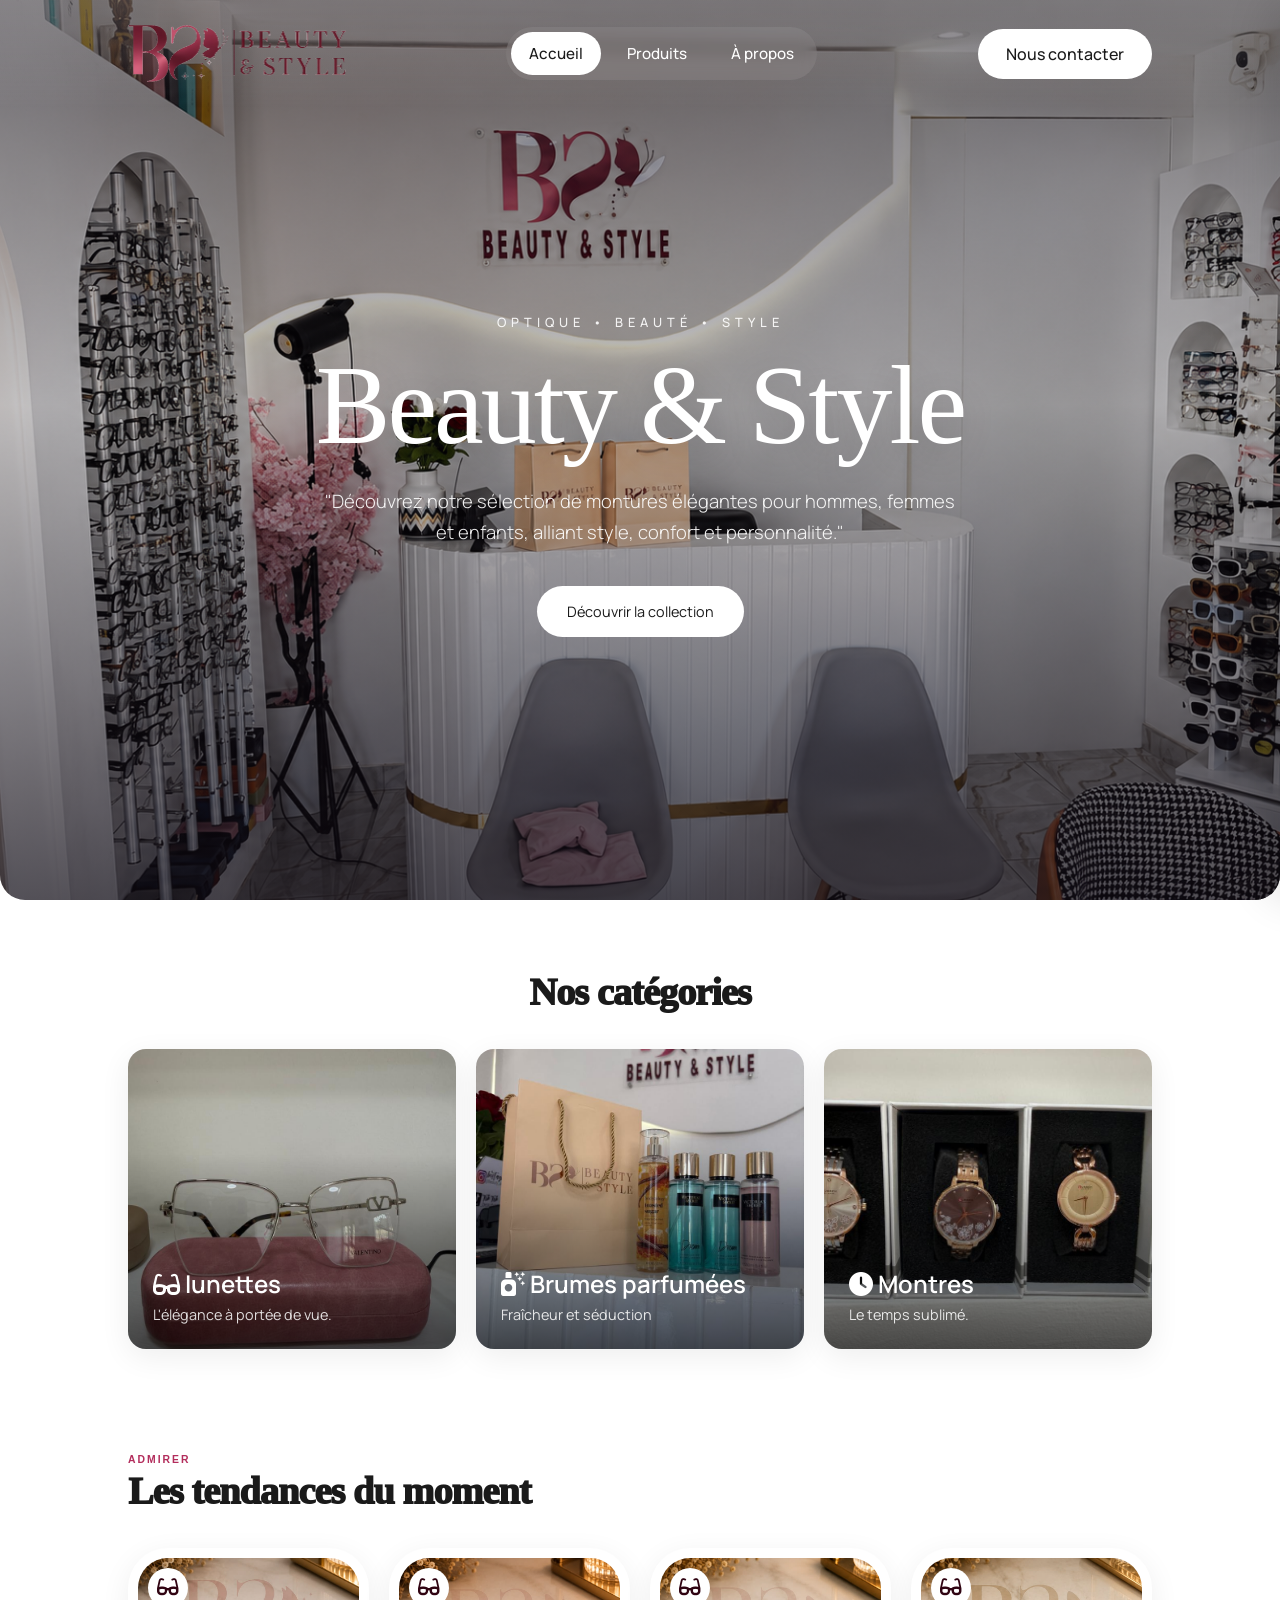
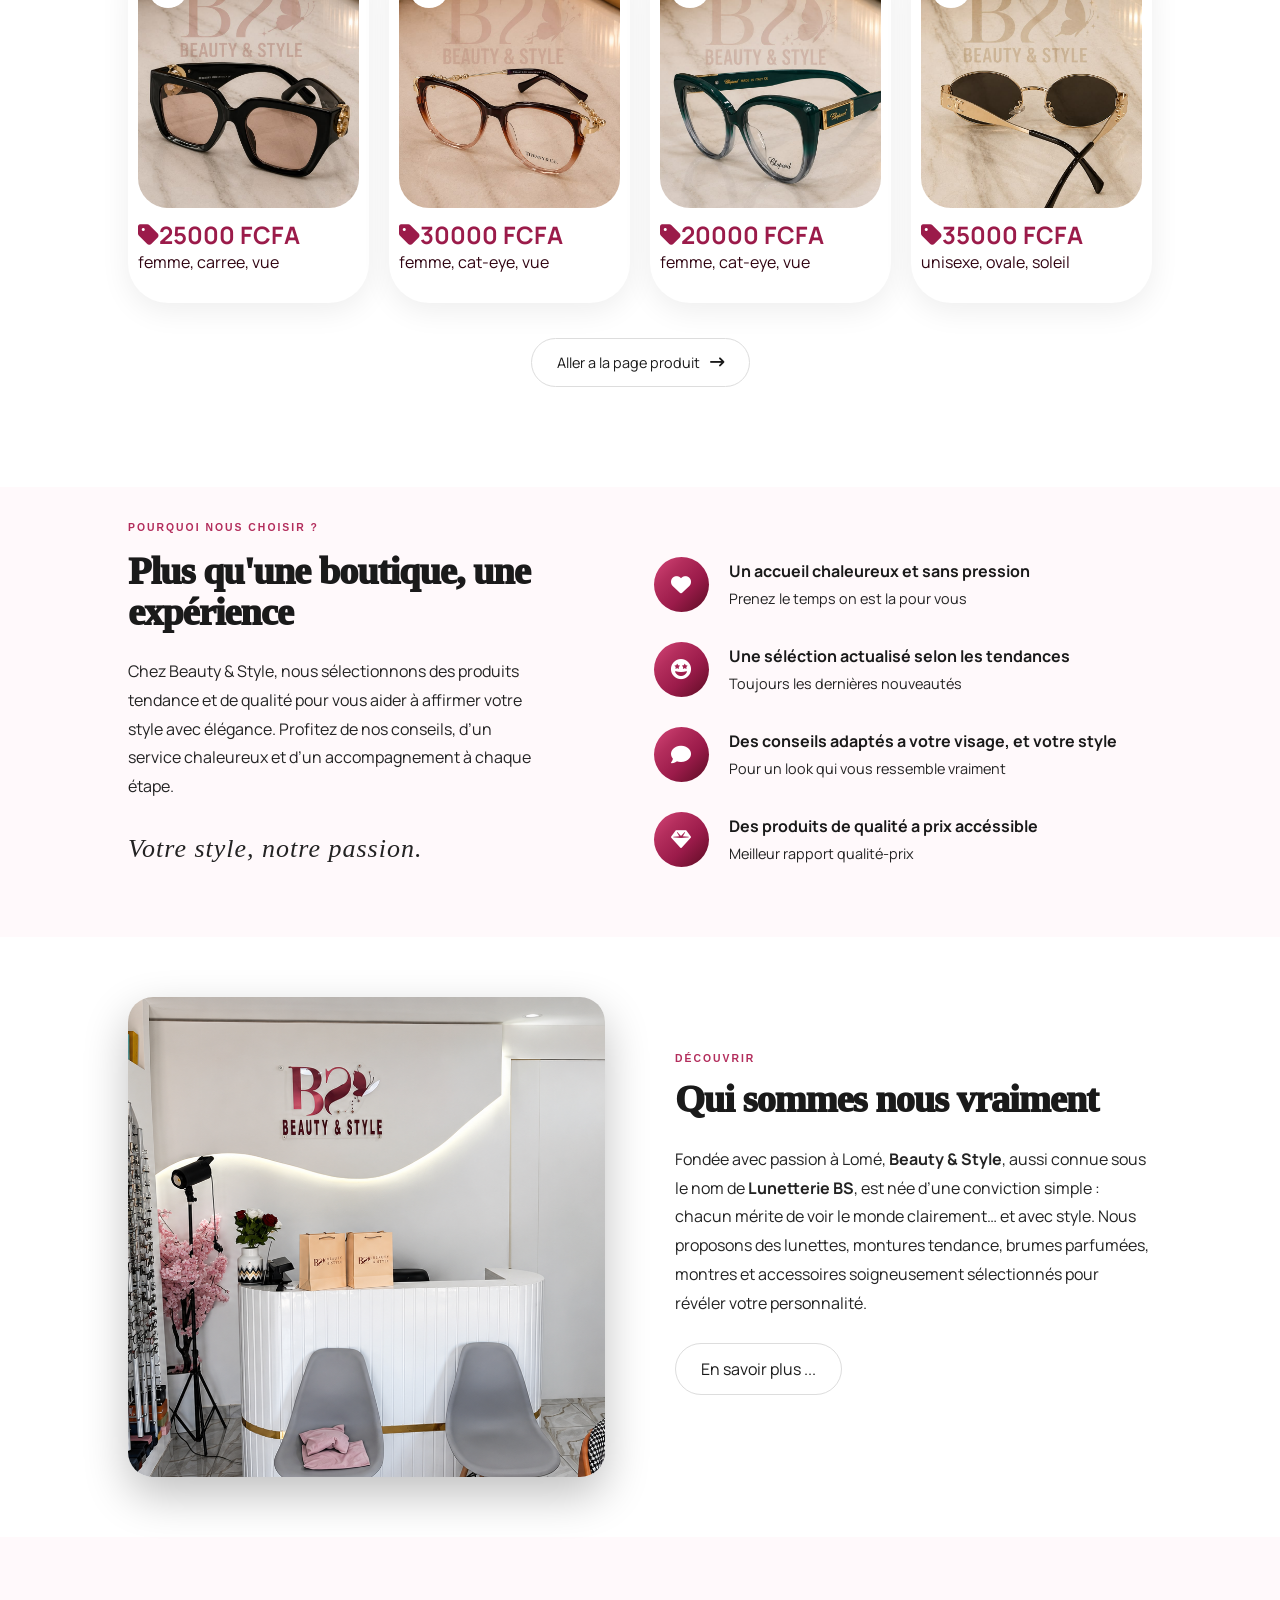
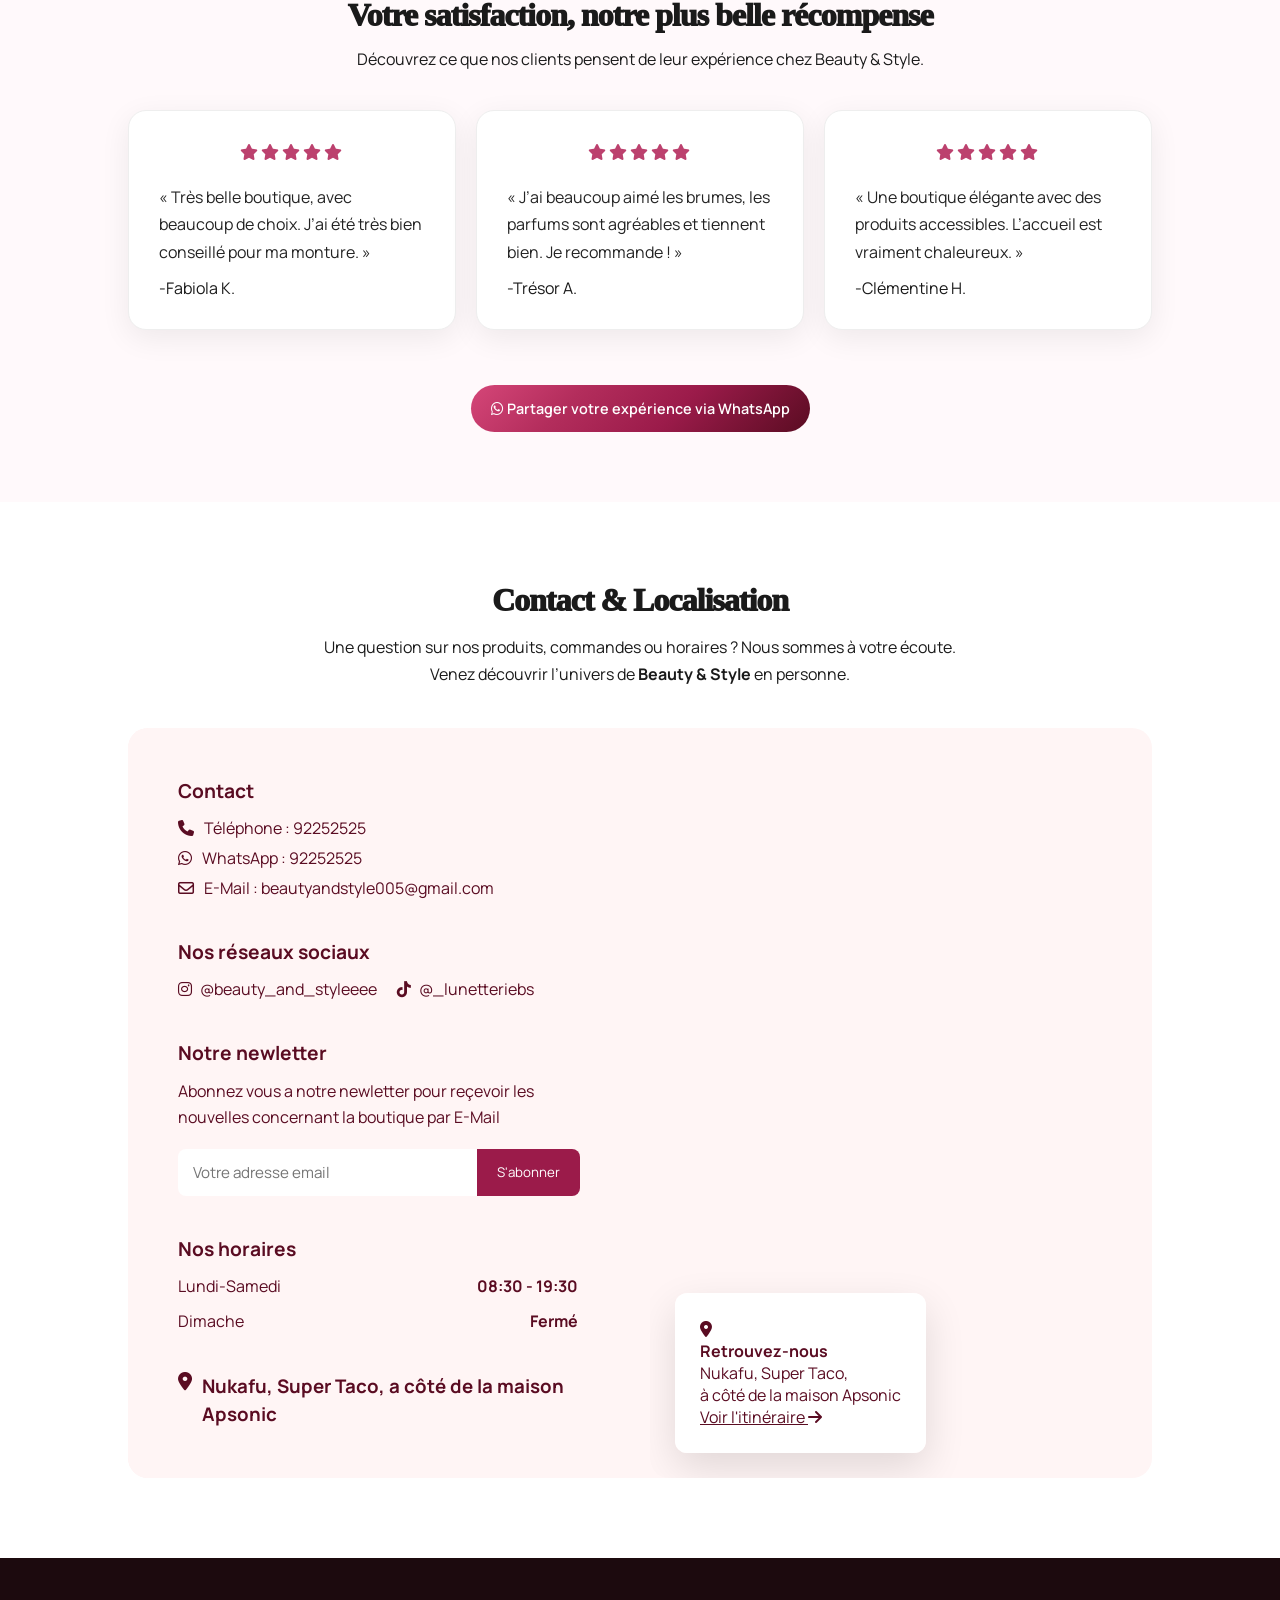
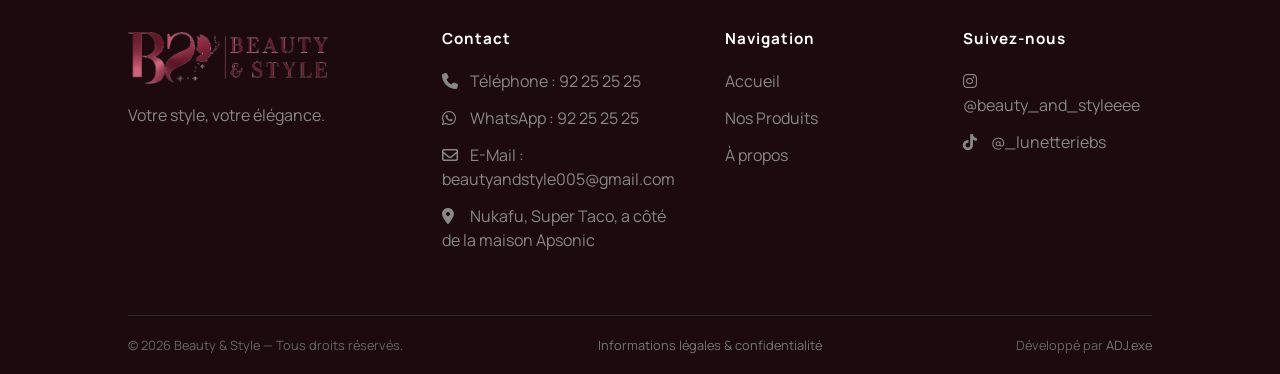
==== index.html @ 339cfce6 "BS V3" ====
<!DOCTYPE html>
<html lang="en">
<head>
    <meta charset="UTF-8">
    <meta name="viewport" content="width=device-width, initial-scale=1.0">
    <link rel="stylesheet" href="https://cdnjs.cloudflare.com/ajax/libs/font-awesome/6.5.2/css/all.min.css">


    <link rel="preconnect" href="https://fonts.googleapis.com">
    <link rel="preconnect" href="https://fonts.gstatic.com" crossorigin>

    <link href="https://fonts.googleapis.com/css2?family=Allura&display=swap" rel="stylesheet">


    <link rel="icon" href="8tPzF.jpg" type="image/x-jpg">
    <link rel="stylesheet" href="accueil.css">
    <title>Accueil</title>
</head>
<body>
    <div class="transition">
        
            <div class="image-transition"></div>
        
    </div>
    <main>
        <header>
            <section class="header-layout">
                <a href="index.html" class="logo"></a>
                <nav>
                    <a href="index.html" class="now">Accueil</a>
                    <a href="produits.html">Produits</a>
                    <a href="apropos.html">À propos</a>
                </nav>
                <a class="btn contact">Nous contacter</a>
                <button class="menu-b">☰</button>
            </section>
        </header>

        <aside class="sidebar">
            <button class="close-btn">
                ✕
            </button>

            <nav>
                <a href="index.html" class="now">Accueil</a>
                <a href="produits.html">Produits</a>
                <a href="apropos.html">À propos</a>
                <a class="btn-contact">Nous contacter</a>
            </nav>
        </aside>

        <section class="hero">
            <div class="hero-overlay"></div>

            <div class="hero-content">
                <p class="hero-subtitle">Optique • Beauté • Style</p>
                <h1 class="hero-title">Beauty & Style</h1>
                <p class="hero-description">
                "Découvrez notre sélection de montures élégantes pour hommes, femmes et enfants, alliant style, confort et personnalité."
                </p>
                <div class="hero-btns">
                    <a href="produits.html" class="hero-btn">Découvrir la collection</a>
                </div>
            </div>
        </section>

        <section class="categories-section">
            <section class="categories-layout">
                <div class="categories-titles">
                    <h2 class="title title-categories">Nos catégories</h2>
                </div>
                 
                <div class="categories">
                    <a href="produits.html#lunettes" class="categorie img1">
                        <div class="categorie-overlay"></div>
                        <div>
                            <h2 class="categorie-titre"><i class="fa-solid fa-glasses"></i> lunettes </h2>
                            <p class="mini-p">L'élégance à portée de vue.</p>
                        </div>
                    </a>
                    <a href="produits.html#brumes" class="categorie img2">
                        <div class="categorie-overlay"></div>
                        <div>
                            <h2 class="categorie-titre"><i class="fa-solid fa-spray-can-sparkles"></i> Brumes parfumées </h2>
                            <p class="mini-p">Fraîcheur et séduction</p>
                        </div>
                    </a>
                    <a href="produits.html#montres" class="categorie img3">
                        <div class="categorie-overlay"></div>
                        <div>
                            <h2 class="categorie-titre"><i class="fa-solid fa-clock"></i> Montres</h2>
                            <p class="mini-p">Le temps sublimé.</p>
                        </div>
                    </a>
                </div>
               
            </section>
        </section>

        <section class="bestsellers-section">
            <section class="bestsellers-layout">
                <h2 class="title title-bestsellers">Les tendances du moment</h2>
                <section class="bestsellers-container">
                    
                </section>
                <a href="produits.html" class="voir-plus"><p>Aller a la page produit</p> <i class="fa-solid fa-arrow-right-long"></i></a>
            </section>
        </section>

        <div class="modal">
            <div class="modal-content">
                <button class="fermer-modal">
                    &times;
                </button>
                <img class="modal-image" src="" alt="">

                <h2 class="modal-nom"></h2>

                <p class="modal-categorie"></p>

                <p class="modal-prix"></p>

                <form class="commande-form">
                    <label for="nom-client" id="label-nom-client">Nom du client :</label>
                    <input
                        type="text"
                        id="nom-client"
                        placeholder="Entrez votre nom"
                        required
                    >

                    <button type="submit" class="btnValider">
                        Envoyer la commande
                    </button>

                </form>

            </div>
        </div>

        <div class="modal-full-image">
            <button class="fermer-modal-full-image">
                &times;
            </button>
            
            <img class="full-image" src="" alt="">
        </div>

        <section class="modal-contact">
            <section class="contact-modal-container">
                <button class="btnFc">✕</button>
                <h3>Contact rapide</h3>

                <div class="modal-info-container">
                    <a href="https://wa.me/22892252525" target="_blank" class="contact-rw"><i class="fa-brands fa-whatsapp"></i> 92 25 25 25</a>
                    <a href="tel:+22892252525" target="_blank" class="contact-rt"><i class="fa-solid fa-phone"></i> 92 25 25 25</a>
                    <a href="https://www.instagram.com/beauty_and_styleeee/" target="_blank" class="contact-ri"><i class="fa-brands fa-instagram"></i> @beauty_and_styleeee</a>
                    <a href="https://www.tiktok.com/@_lunetteriebs" target="_blank" class="contact-rti"><i class="fa-brands fa-tiktok"></i> @_lunetteriebs</a>
                </div>
            </section>
        </section>

        <section class="why-section">
            <section class="why-layout">
                <section class="left-side">
                    <h2 class="title title-why">Plus qu'une boutique, une expérience</h2>
                    <p>Chez Beauty & Style, nous sélectionnons des produits tendance et de qualité pour vous aider à affirmer votre style avec élégance. Profitez de nos conseils, d’un service chaleureux et d’un accompagnement à chaque étape.</p>
                    <p class="style">Votre style, notre passion.</p>
                </section>

                <section class="right-side">
                    <div class="avantage">
                        <div class="icon-avt"><i class="fa-solid fa-heart"></i></div>
                        <div class="texte-avt">
                            <h3>Un accueil chaleureux et sans pression</h3>
                            <p>Prenez le temps on est la pour vous</p>
                        </div>
                    </div>

                    <div class="avantage">
                        <div class="icon-avt"><i class="fa-solid fa-face-grin-stars"></i></div>
                        <div class="texte-avt">
                            <strong>Une séléction actualisé selon les tendances</strong>
                            <p>Toujours les dernières nouveautés</p>
                        </div>
                    </div>

                    <div class="avantage">
                        <div class="icon-avt"><i class="fa-solid fa-comment"></i></div>
                        <div class="texte-avt">
                            <strong>Des conseils adaptés a votre visage, et votre style</strong>
                            <p>Pour un look qui vous ressemble vraiment</p>
                        </div>
                    </div>

                    <div class="avantage">
                        <div class="icon-avt"><i class="fa-solid fa-gem"></i></div>
                        <div class="texte-avt">
                            <h3>Des produits de qualité a prix accéssible</h3>
                            <p>Meilleur rapport qualité-prix</p>
                        </div>
                    </div>

                </section>
            </section>
        </section>

        <section class="us-section">
            <section class="us-layout">
                <section class="image-us"></section>
                <section class="text-side">
                    <h2 class="title title-us">Qui sommes nous vraiment</h2>
                    <p> Fondée avec passion à Lomé, <strong>Beauty & Style</strong>, aussi connue sous le nom de
                        <strong>Lunetterie BS</strong>, est née d’une conviction simple : chacun mérite de voir le monde
                        clairement… et avec style. Nous proposons des lunettes, montures tendance, brumes parfumées,
                        montres et accessoires soigneusement sélectionnés pour révéler votre personnalité.</p>
                        <a href="apropos.html" class="btn svr-p">En savoir plus ...</a>
                </section>
            </section>
        </section>

        <section class="commentaires-section">
            <section class="commentaires-layout">
                <div class="commentaire-title">
                    <h2 class="title ">Votre satisfaction, notre plus belle récompense</h2>
                    <p>Découvrez ce que nos clients pensent de leur expérience chez
                            Beauty & Style.</p>
                </div>

                <section class="commentaires-container">
                    <div class="commentaire">
                        <span class="etoiles-span"><i class="fa-solid fa-star"></i><i class="fa-solid fa-star"></i><i class="fa-solid fa-star"></i><i class="fa-solid fa-star"></i><i class="fa-solid fa-star"></i></span>
                        <p>« Très belle boutique, avec beaucoup de choix. 
                            J’ai été très bien conseillé pour ma monture. »</p>

                        <span>-Fabiola K.</span>
                    </div>

                    <div class="commentaire">
                        <span class="etoiles-span"><i class="fa-solid fa-star"></i><i class="fa-solid fa-star"></i><i class="fa-solid fa-star"></i><i class="fa-solid fa-star"></i><i class="fa-solid fa-star"></i></span>

                        <p>« J’ai beaucoup aimé les brumes, les parfums sont agréables
                            et tiennent bien. Je recommande ! »</p>

                        <span>-Trésor A.</span>
                    </div>

                    <div class="commentaire">
                        <span class="etoiles-span"><i class="fa-solid fa-star"></i><i class="fa-solid fa-star"></i><i class="fa-solid fa-star"></i><i class="fa-solid fa-star"></i><i class="fa-solid fa-star"></i></span>

                        <p>« Une boutique élégante avec des produits accessibles.
                            L’accueil est vraiment chaleureux. »</p>

                        <span>-Clémentine H.</span>
                    </div>
                </section>

                <button class="btnAfficherForm"><i class="fa-brands fa-whatsapp"></i> Partager votre expérience via WhatsApp</button>

            </section>
        </section> 

        

        <section class="modal-form">
            <section class="formulaire-commentaire">
                <form action="" class="Formulaire">
                    <div>
                        <label for="nom">Nom</label>
                        <input type="text" id="nom" placeholder="Entrer votre nom" class="nomComs">
                    </div>

                    <div>
                        <label for="commentaire-area">Commentaire</label>
                        <textarea name="commentaire-area" id="commentaire-area" placeholder="Entrer votre commentaire" ></textarea>
                    </div>

                    <input type="submit" value="Envoyer" id="envoyerComs">
                        
                </form>
                <button class="btnFermerForm">✕</button>
            </section>
        </section>

        <section class="contact-section">
            <section class="contact-layout">
                <div class="contact-title">
                    <h2 class="title-contact title ">Contact & Localisation</h2>
                    <p>Une question sur nos produits, commandes ou horaires ? Nous sommes à votre écoute. <br>Venez découvrir l’univers de <strong>Beauty & Style</strong> en personne.</p>
                </div>

                <section class="container-contact">
                    <section class="cleft-side">
                    
                        <div class="contact-div">
                            <h3>Contact</h3>

                            <div class="contact-content">
                                <a href="tel:+22892252525">     <i class="fa-solid fa-phone"></i>   Téléphone : 92252525</a>
                                <a href="https://wa.me/22892252525">    <i class="fa-brands fa-whatsapp"></i>   WhatsApp : 92252525</a>
                                <a href="mailto:beautyandstyle005@gmail.com">  <i class="fa-regular fa-envelope"></i>  E-Mail : beautyandstyle005@gmail.com</a>
                            </div>
                        </div>

                        <div class="reseaux-div">
                            <h3>Nos réseaux sociaux</h3>

                            <div class="reseaux-content">
                                <a href="https://www.instagram.com/beauty_and_styleeee/" target="_blank">    <i class="fa-brands fa-instagram"></i>  @beauty_and_styleeee</a>
                                <a href="https://www.tiktok.com/@_lunetteriebs" target="_blank">    <i class="fa-brands fa-tiktok"></i> @_lunetteriebs</a>
                            </div>
                        </div>

                        <div class="newletters-div">
                            <h3>Notre newletter</h3>

                            <p>Abonnez vous a notre newletter pour reçevoir les nouvelles concernant la boutique par E-Mail</p>

                            <form id="sib-form" method="POST"
                                action="https://476f68de.sibforms.com/serve/[base64]"
                                data-type="subscription">
                                <input type="email"
                                    id="EMAIL"
                                    name="EMAIL"
                                    placeholder="Votre adresse email"
                                    autocomplete="off"
                                    required>
                                <input form="sib-form"
                                    class="sib-form-block__button sib-form-block__button-with-loader"
                                    value="S'abonner" type="submit">

                                


                            </form>
                        </div>

                        <div class="horaire-div">
                            <h3>Nos horaires</h3>

                            <p>Lundi-Samedi <strong>08:30 - 19:30</strong></p>
                            
                            <p>Dimache <strong>Fermé</strong></p>
                            
                        </div>

                        <h3><a href="https://maps.app.goo.gl/gKyPUTskcTfvd9dEA">    <i class="fa-solid fa-location-dot"></i> Nukafu, Super Taco, a côté de la maison Apsonic</a></h3>

                    </section>

                    <section class="cright-side">
                        <div class="map-container">
                            <iframe
                                src="https://www.google.com/maps?q=6.1517158,1.2382965&z=18&output=embed"
                                width="100%"
                                height="450"
                                style="border:0;"
                                allowfullscreen=""
                                loading="lazy"
                                referrerpolicy="no-referrer-when-downgrade">
                            </iframe>

                            <div class="location-card">

                                <div class="icon">

                                    <i class="fa-solid fa-location-dot"></i>

                                </div>


                                <h4>
                                    Retrouvez-nous
                                </h4>


                                <p>

                                    Nukafu, Super Taco,<br>

                                    à côté de la maison Apsonic

                                </p>


                                <a href="https://www.google.com/maps/dir/?api=1&destination=6.1517158%2C1.2382965" target="_blank">

                                    Voir l'itinéraire
                                    <i class="fa-solid fa-arrow-right"></i>

                                </a>

                            </div>
                        </div>
                    </section>
                </section>

            </section>
        </section>


        <footer>
            <div class="footer-layout">
                <div class="footer-content brand">
                    <a href="#" class="footer-logo"></a>

                    <p>
                        Votre style, votre élégance.
                    </p>
                </div>

                <div class="footer-content f-contact">
                    <h3>Contact</h3>
                    <a href="tel:+22892252525" target="_blank">     <i class="fa-solid fa-phone"></i>   Téléphone : 92 25 25 25</a>
                    <a href="https://wa.me/22892252525" target="_blank">    <i class="fa-brands fa-whatsapp"></i>   WhatsApp : 92 25 25 25</a>
                    <a href="mailto:beautyandstyle005@gmail.com" target="_blank">  <i class="fa-regular fa-envelope"></i>  E-Mail : beautyandstyle005@gmail.com</a>
                    <a href="https://maps.app.goo.gl/gKyPUTskcTfvd9dEA" target="_blank">    <i class="fa-solid fa-location-dot"></i> Nukafu, Super Taco, a côté de la maison Apsonic</a>
                </div>

                <div class="footer-content navigation">
                    <h3>Navigation</h3>
                    <a href="index.html">Accueil</a>
                    <a href="produits.html">Nos Produits</a>
                    <a href="apropos.html">À propos</a>
                </div>
                
                <div class="footer-content f-reseaux">
                    <h3>Suivez-nous</h3>
                    <a href="https://www.instagram.com/beauty_and_styleeee/" target="_blank">    <i class="fa-brands fa-instagram"></i> @beauty_and_styleeee</a>
                    <a href="https://www.tiktok.com/@_lunetteriebs" target="_blank">    <i class="fa-brands fa-tiktok"></i> @_lunetteriebs
</a>
                </div>
            </div>
            <div class="footer-bottom">
                <p>© 2026 Beauty & Style — Tous droits réservés.</p>
                <a href="politique.html">
                    Informations légales & confidentialité
                </a>
                <p>Développé par <a href="https://wa.me/22899723984">ADJ.exe</a></p>
            </div>
        </footer>
    </main>
    <script src="produitsBD.js"></script>
    <script src="accueil.js"></script>
</body>
</html>
---- accueil.css ----
@import url('https://fonts.googleapis.com/css2?family=Manrope:wght@400;500;600;700&display=swap');
/* =========================================================
   RESET
========================================================= */

* {
    margin: 0;
    padding: 0;
    box-sizing: border-box;
}

:root {
    --primary: #b32d5c;
    --primary-dark: #5a0c22;
    --primary-light: #d54678;

    --text: #1a1a1a;
    --text-light: #232323;

    --white: #fff;
    --black: #111;
    --light: #fafafa;
    --border: #e9e9e9;

    --container: 80%;
    --max-width: 1400px;

    --radius: 18px;
    --radius-pill: 50px;

    --shadow: 0 8px 30px rgba(0, 0, 0, 0.07);
    --shadow-hover: 0 18px 45px rgba(0, 0, 0, 0.249);

    --gradient:
        linear-gradient(
            135deg,
            #d54678 0%,
            #b32d5c 30%,
            #9b1b4a 60%,
            #5a0c22 100%
        );
}

html {
    scroll-behavior: smooth;
}

body {
    font-family:'Trebuchet MS', 'Lucida Sans Unicode', 'Lucida Grande', 'Lucida Sans', Arial, sans-serif;
    color: var(--text);
    background: var(--white);
    overflow-x: hidden;
}

a {
    color: inherit;
}

button,
a {
    -webkit-tap-highlight-color: transparent;
    cursor: pointer;
}

/* =========================================================
   transition 
========================================================= */

.transition{
    position: fixed;
    inset: 0;
    z-index: 9999;

    display: flex;
    justify-content: center;
    align-items: center;

    background-color: var(--white);

    transition: all 1.2s ease;
}

.image-transition{
    width: 300px;
    height: 300px;

    background-image: url("tstTO.png");
    background-size: contain;
    background-repeat: no-repeat;
    background-position: left center;
    

    animation: apparition 1.5s ease;
}

.transition.hide{
    opacity: 0;
    visibility: hidden;
}


@keyframes apparition {
    from{
        opacity: 0;
    }
    to{
        opacity: 1;
    }
}

@media (max-width: 900px) {

    /* .image-transition{
        width: 200px;
        height: 200px;
    } */

}


/* =========================================================
   HEADER
========================================================= */

header {
    position: sticky;
    top: 0;
    z-index: 1000;

    width: 100%;
    height: 12vh;
    min-height: 75px;

    display: flex;
    justify-content: center;
    align-items: center;

    background: linear-gradient(
        to bottom,
        rgba(255, 255, 255, 0.18),
        rgba(255, 255, 255, 0)
    );

    transition:
        background 0.4s ease,
        box-shadow 0.4s ease,
        backdrop-filter 0.4s ease,
        border-radius 0.4s ease,
        height  0.4s ease;

}

header.scrolled {
    background: rgba(255, 255, 255, 0.92);
    backdrop-filter: blur(18px);
    box-shadow: 0 5px 25px rgba(0, 0, 0, 0.08);
    border-radius: 0px 0px 25px 25px;
    height: 10vh;
}

.header-layout {
    width: var(--container);
    max-width: var(--max-width);
    height: 80%;

    display: flex;
    align-items: center;
    justify-content: space-between;
}


/* =========================================================
   LOGO
========================================================= */

.logo {
    width: clamp(150px, 17vw, 230px);
    height: 65px;

    display: block;

    background-image: url("tstTO.png");
    background-size: contain;
    background-repeat: no-repeat;
    background-position: left center;

    transition: transform 0.3s ease;
}

.logo:hover {
    transform: scale(1.04);
}


/* =========================================================
   NAVIGATION
========================================================= */

header nav {
    display: flex;
    align-items: center;
    gap: 8px;

    padding: 5px;

    /* border: 1px solid rgba(255, 255, 255, 0.8); */
    border-radius: var(--radius-pill);

    background: rgba(255, 255, 255, 0.08);
    backdrop-filter: blur(8px);
}

header nav a {
    position: relative;

    padding: 11px 18px;

    border-radius: var(--radius-pill);

    color: white;
    text-decoration: none;

    font-size: 0.95rem;
    font-weight: 500;

    transition:
        color 0.3s ease,
        background 0.3s ease,
        transform 0.3s ease;
}

header nav a:hover {
    background: rgba(255, 255, 255, 0.9);
    color: var(--text);
}

header nav a.now {
    background: white;
    color: var(--text);
}

header.scrolled nav {
    border-color: #eee;
    background: #f8f8f8;
}

header.scrolled nav a {
    color: var(--text);
}

header.scrolled nav a.now {
    background: #f9eaf0;
    color: var(--primary-light);
}


/* =========================================================
   CONTACT BUTTON
========================================================= */

.contact {
    padding: 14px 28px;

    display: flex;
    justify-content: center;
    align-items: center;

    border-radius: var(--radius-pill);

    background: white;
    color: var(--text);

    text-decoration: none;
    font-weight: 500;

    transition:
        transform 0.3s ease,
        box-shadow 0.3s ease,
        background 0.3s ease,
        opacity 0.1s ease,
        color 0.3s ease;
}

.contact:hover {
    box-shadow: 0 10px 25px rgba(0, 0, 0, 0.13);
    transform: scale(1.075);
}

.contact:active {
    transform: scale(0.9);
    opacity: 0.5;
    box-shadow: 0 15px 30px rgba(0, 0, 0, 0.2);
}

header.scrolled .contact {
    background: var(--gradient);
    color: white;
}


/* =========================================================
   MOBILE MENU BUTTON
========================================================= */

.menu-b {
    display: none;

    width: 50px;
    height: 50px;

    border: none;
    border-radius: 50%;

    background: rgba(255, 255, 255, 0.15);
    color: white;

    font-size: 27px;
    cursor: pointer;

    transition:
        transform 0.3s ease,
        background 0.3s ease;
}

.menu-b:active {
    transform: scale(0.88);
}

header.scrolled .menu-b {
    background: #f2f2f2;
    color: var(--text);
}


/* =========================================================
   SIDEBAR MOBILE
========================================================= */

.sidebar {
    position: fixed;
    top: 0;
    right: 0;

    z-index: 2000;

    width: min(380px, 88%);
    height: 100vh;

    padding: 20px;

    display: flex;
    flex-direction: column;

    background: rgba(255, 255, 255, 0.97);
    backdrop-filter: blur(20px);

    box-shadow: -15px 0 40px rgba(0, 0, 0, 0.12);

    transform: translateX(100%);
    transition: transform 0.4s cubic-bezier(.77,0,.18,1);

    border-radius: 25px 0px 0px 25px;
}

.sidebar.active {
    transform: translateX(0);
}

.sidebar button {
    width: 45px;
    height: 45px;

    align-self: flex-end;

    border: none;
    border-radius: 50%;

    background: #f4f4f4;
    color: var(--text);

    font-size: 22px;
    cursor: pointer;

    transition:
        transform 0.3s ease,
        background 0.3s ease;
}

.sidebar button:hover {
    background: #eee;
}

.sidebar button:active {
    transform: rotate(90deg);
}

.sidebar nav {
    width: 100%;

    margin-top: 60px;

    display: flex;
    flex-direction: column;
    align-items: stretch;

    gap: 10px;
}

.sidebar nav a {
    padding: 15px;

    border-radius: 12px;

    color: var(--text);
    text-decoration: none;

    font-size: 1.1rem;
    font-weight: 500;

    transition:
        background 0.3s ease,
        color 0.3s ease,
        padding-left 0.3s ease;
}

.sidebar nav a:hover {
    background: #f8f8f8;
    padding-left: 22px;
}

.sidebar nav a.now {
    background: #f9eaf0;
    color: var(--primary);
}

.sidebar .btn-contact {
    margin-top: 20px;

    text-align: center;

    background: var(--gradient) !important;
    color: white !important;
}


/* =========================================================
   HERO
========================================================= */

.hero {
    position: relative;

    height: 100vh;
    min-height: 650px;

    margin-top: -12vh;

    display: flex;
    justify-content: center;
    align-items: center;

    background-image:
        url("ChatGPT Image 23 août 2026, 13_27_11.png");

    background-size: cover;
    background-position: center;
    background-repeat: no-repeat;

    color: white;
    text-align: center;

    overflow: hidden;

    border-radius: 0px 0px 25px 25px;
}

.hero-overlay {
    position: absolute;
    inset: 0;

    background:
        linear-gradient(
            to bottom,
            rgba(15, 10, 18, 0.55),
            rgba(15, 10, 18, 0.25) 45%,
            rgba(15, 10, 18, 0.7)
        );

    z-index: 1;
}

.hero-content {
    position: relative;
    z-index: 2;

    width: min(850px, 90%);
    padding-top: 50px;
}

.hero-subtitle {
    margin-bottom: 18px;

    font-size: 0.8rem;
    font-weight: 500;

    letter-spacing: 5px;
    text-transform: uppercase;

    opacity: 0.9;
}

.hero-title {
    margin-bottom: 25px;

    font-family:'Times New Roman', Times, serif;

    font-size: clamp(3.2rem, 9vw, 7rem);
    font-weight: 500;

    line-height: 1;

    letter-spacing: -3px;

    text-shadow: 0 10px 35px rgba(0, 0, 0, 0.2);
}

.hero-description {
    max-width: 650px;

    margin: 0 auto 38px;

    font-size: clamp(1rem, 2vw, 1.15rem);
    line-height: 1.7;

    font-weight: 300;

    opacity: 0.92;
}

.hero-btns {
    display: flex;
    justify-content: center;
    align-items: center;
    gap: 12px;
}

.hero-btn {
    padding: 16px 30px;

    border-radius: var(--radius-pill);

    background: white;
    color: var(--text);

    text-decoration: none;

    font-size: 0.9rem;

    transition:
        transform 0.3s ease,
        box-shadow 0.3s ease,
        opacity 0.3s ease;
}

.hero-btn:hover {
    box-shadow: 0 15px 30px rgba(0, 0, 0, 0.2);
    transform: scale(1.075);
}

.hero-btn:active {
    transform: scale(0.9);
    opacity: 0.5;
    box-shadow: 0 15px 30px rgba(0, 0, 0, 0.2);
}


/* =========================================================
   SECTIONS GLOBAL
========================================================= */

.categories-section,
.bestsellers-section,
.why-section,
.us-section,
.commentaires-section {
    width: 100%;
}

.categories-layout,
.bestsellers-layout,
.why-layout,
.us-layout,
.commentaires-layout {
    width: var(--container);
    max-width: var(--max-width);
    margin: auto;
}

.title {
    font-family:'Times New Roman', Times, serif;
    font-weight: 1000;
    letter-spacing: -1px;
}

.title-categories,
.title-bestsellers {
    font-size: clamp(2rem, 3vw, 3.5rem);
    position: relative;
}


/* =========================================================
   CATEGORIES
========================================================= */

.categories-section {
    padding: 70px 0 90px;
}

.categories-layout {
    display: flex;
    flex-direction: column;
    gap: 35px;
}

.categories-titles {
    text-align: center;
}

.categories {
    width: 100%;

    display: grid;
    grid-template-columns: repeat(3, 1fr);

    gap: 20px;
}

.categorie {
    position: relative;

    min-height: 300px;

    padding: 25px;

    display: flex;
    justify-content: flex-start;
    align-items: flex-end;

    border-radius: var(--radius);

    color: white;
    text-decoration: none;

    overflow: hidden;

    box-shadow: var(--shadow);

    transition:
        transform 0.4s ease,
        box-shadow 0.4s ease,
        scale 0.4s ease;
}


.categorie:hover {
    /* transform: translateY(-8px); */
    transform: scale(1.005);
    box-shadow: var(--shadow-hover);
}

.categorie::after {
    content: "";

    position: absolute;
    inset: 0;

    background: linear-gradient(
        to top,
        rgba(0, 0, 0, 0.65),
        transparent 65%
    );

    transition: opacity 0.4s ease;
}

.categorie:hover::after {
    opacity: 0.75;
}

.categorie > div:last-child {
    position: relative;
    z-index: 3;
}

.categorie-titre {
    margin-bottom: 5px;

    font-size: 1.5rem;
    font-weight: 600;
}

.mini-p {
    color: rgba(255, 255, 255, 0.85);

    font-size: 0.9rem;
}


/* Images */

.img1,
.img2,
.img3 {
    background-size: cover;
    background-position: center;
    background-repeat: no-repeat;
}

.img1 {
    background-image:
        url("WhatsApp Image 2026-08-15 at 23.55.33 (1).jpeg");
}

.img2 {
    background-image:
        url("WhatsApp Image 2026-08-15 at 23.55.31 (1).jpeg");
}

.img3 {
    background-image:
        url("WhatsApp Image 2026-08-15 at 23.55.24.jpeg");
}


/* =========================================================
   BESTSELLERS
========================================================= */

.bestsellers-section {
    padding: 30px 0 100px;
}

.bestsellers-layout {
    display: flex;
    flex-direction: column;
    gap: 35px;
}

.bestsellers-container {
    display: grid;

    grid-template-columns: repeat(4, 1fr);

    gap: 20px;
}

.title-bestsellers::before{
    content: "ADMIRER";

    position: absolute;
    top: -15px;
    left: 0;

    color: var(--primary);

    font-family: Arial, sans-serif;

    font-size: 0.65rem;
    font-weight: 700;

    letter-spacing: 2px;
}

.produit-card {

    display: flex;
    flex-direction: column;

    border-radius: 40px;

    background: white;

    box-shadow: var(--shadow);

    overflow: hidden;
    cursor: pointer;

    padding: 10px;
    padding-bottom: 30px;

    /* background-color: #fcf0f5; */
    color: #300412;

    transition:
        transform 0.4s ease,
        box-shadow 0.4s ease;
}

.produit-card:hover {
    box-shadow: var(--shadow-hover);
}


.produit-card h2{
    margin-top: 10px;
}



.voir-plus {
    align-self: center;

    padding: 14px 25px;

    border: 1px solid #ddd;
    border-radius: var(--radius-pill);

    color: var(--text);
    text-decoration: none;

    font-size: 0.9rem;

    display: flex;
    justify-content: center;
    align-items: center;
    gap: 10px;

    transition:
        border 0.3s ease,
        color 0.3s ease,
        transform 0.3s ease;
}

.voir-plus:hover {
    border-color: var(--primary);
    color: var(--primary);
}

/* =========================================================
 MODAL COMMANDER
========================================================= */

.modal {
    position: fixed;
    inset: 0;

    background: rgba(0, 0, 0, 0.6);

    display: none;

    justify-content: center;
    align-items: center;

    z-index: 1000;
}


.modal.active {
    display: flex;
}


.modal-content {
    position: relative;

    width: 400px;
    max-width: 90%;

    background: white;

    padding: 16px;

    border-radius: 40px;
        color: #300412;


    text-align: center;
}


.modal-image {
    width: 100%;
    height: 350px;

    object-fit: cover;

    border-radius: 30px;

    cursor: pointer;
}


.fermer-modal {
    position: absolute;

    top: 10px;
    right: 10px;

    width: 35px;
    height: 35px;

    border: none;
    border-radius: 50%;

    cursor: pointer;

    font-size: 25px;
}


.commande-form {
    display: flex;
    flex-direction: column;

    gap: 10px;
}


#nom-client {
    padding: 12px;
    outline: none;
    border: 1px solid #ccc;
    border-radius: 50px;
}

#nom-client:focus {
    border-color: var(--primary);

    box-shadow: 0 0 0 4px rgba(179, 45, 92, 0.08);
}

.btnValider{
    background: var(--gradient);
    color: #ffffff;
    border: none;
    padding: 12px;
    border-radius: 50px;
}


.produit-card h2{
    margin-top: 10px;
        color:#9b1b4a;

}



.btnCommander {
    margin-top: 10px;
    align-self: center;
    width: 100%;

    padding: 10px;

    border: 1px solid #ddd;
    border-radius: var(--radius-pill);

    color: var(--text);
    background-color: transparent;
    text-decoration: none;

    font-size: 0.9rem;

    transition:
        border 0.3s ease,
        color 0.3s ease,
        transform 0.3s ease;
}

.btnCommander:hover {
    border-color: var(--primary);
    background: var(--gradient);
    color: white;

    transform: translateY(-2px);
}

.img-produit{
    width: 100%;
    height: 250px;

    background-size: cover;
    background-repeat: no-repeat;
    background-position:center;

   border-radius: 30px;
   position: relative;
}

.img-produit i {
    position: absolute;
    top: 0;
    left: 0;

    width: 40px;
    height: 40px;

    margin: 10px;

    font-size: 1.2rem;

    display: flex;
    align-items: center;
    justify-content: center;

    background-color: #fff;
    
    border-radius: 50%;
}

.modal-full-image{
    position: fixed;
    background: rgba(0, 0, 0, 0.6);

    inset: 0;
    z-index: 2000; 

    display: none;
    justify-content: center;
    align-items: center;
}

.modal-full-image.active {
    display: flex;
}

.full-image{
    width: 450px;
    max-width: 90%;


    border-radius: 40px;

}

.fermer-modal-full-image {
    position: absolute;

    top: 10px;
    right: 10px;

    width: 35px;
    height: 35px;

    border: none;
    border-radius: 50%;

    cursor: pointer;

    font-size: 25px;
}


@media (max-width: 1000px) {

    .bestsellers-container {
        display: flex;

        gap: 20px;

        overflow-x: auto;

        scroll-snap-type: x mandatory;

        padding-bottom: 15px;
    }

    .produit-card {
        flex: 0 0 40%;
        scroll-snap-align: start;
    }
}

@media (max-width: 768px) {

    .produit-card {
        flex: 0 0 60%;
        scroll-snap-align: start;
    }
}

@media (max-width: 370px) {
    #label-nom-client{
        display: none;
    }
    .produit-card {
        flex: 0 0 80%;
        scroll-snap-align: start;
    }

    .modal-image{
        height: 280px;
    }
}


/* =========================================================
   WHY SECTION
========================================================= */

.why-section {
    padding: 60px 0;

    background: #fff9fb;
}

.why-layout {
    display: grid;

    grid-template-columns: 0.9fr 1.1fr;

    gap: 100px;

    align-items: center;
}

.left-side {
    display: flex;
    flex-direction: column;
    gap: 25px;
}

.title-why {
    position: relative;

    font-size: clamp(2rem, 3vw, 3.5rem);

    line-height: 1.05;
}

.title-why::before {
    content: "POURQUOI NOUS CHOISIR ?";

    position: absolute;
    top: -28px;
    left: 0;

    color: var(--primary);

    font-family: Arial, sans-serif;

    font-size: 0.65rem;
    font-weight: 700;

    letter-spacing: 2px;
}

.left-side p {
    max-width: 550px;

    color: var(--text-light);

    line-height: 1.8;
}

.right-side {
    display: flex;
    flex-direction: column;

    gap: 10px;
}

.avantage {
    display: flex;
    align-items: center;

    gap: 20px;

    padding: 10px;

    border-radius: 12px;
}

.avantage i {
    flex-shrink: 0;

    width: 55px;
    height: 55px;

    display: flex;
    justify-content: center;
    align-items: center;

    padding: 0;

    border-radius: 50%;

    background: var(--gradient);
    color: white;

    font-size: 20px;
}

.texte-avt h3,
.texte-avt strong {
    display: block;

    margin-bottom: 6px;

    font-size: 1rem;
}

.texte-avt p {
    color: var(--text-light);

    font-size: 0.9rem;
    line-height: 1.5;
}


/* =========================================================
   ABOUT / US
========================================================= */

.us-section {
    padding: 60px 0;
}

.us-layout {
    display: grid;

    grid-template-columns: 1fr 1fr;

    gap: 70px;

    align-items: center;
}

.text-side {
    display: flex;
    flex-direction: column;
    align-items: flex-start;

    gap: 25px;
}

.title-us {
    position: relative;

    font-size: clamp(2rem, 3vw, 3.5rem);

    line-height: 1.05;
}

.title-us::before {
    content: "DÉCOUVRIR";

    position: absolute;
    top: -25px;
    left: 0;

    color: var(--primary);

    font-family: Arial, sans-serif;

    font-size: 0.65rem;
    font-weight: 700;

    letter-spacing: 2px;
}

.text-side p {
    color: var(--text-light);

    line-height: 1.8;
}

.image-us {
    min-height: 480px;

    border-radius: 25px;

    background-image:
        url("ChatGPT Image 23 août 2026, 13_27_11.png");

    background-size: cover;
    background-position: center;
    background-repeat: no-repeat;

    box-shadow: var(--shadow-hover);
}

.svr-p {
    display: inline-block;

    padding: 14px 25px;

    border: 1px solid #ddd;
    border-radius: var(--radius-pill);

    background: white;
    color: var(--text);

    text-decoration: none;

    transition:
        background 0.3s ease,
        color 0.3s ease,
        border 0.3s ease,
        transform 0.3s ease;
}

.svr-p:hover {
    border-color: var(--primary);
    background: var(--gradient);
    color: white;

    transform: translateY(-2px);
}


/* =========================================================
   COMMENTAIRES
========================================================= */

.commentaires-section {
    padding: 60px 0;

    background: #fff9fb;
}

.commentaires-layout {
    display: flex;
    flex-direction: column;

    gap: 40px;
}

.commentaire-title {
    text-align: center;
    display: flex;
    flex-direction: column;
    gap: 14px;
    justify-content: center;
    align-items: center;
}

.commentaire-title h2 {

    font-size: clamp(1.8rem, 2.5vw, 3rem);
    position: relative;
}

.commentaire-title h2 ::before {
    content: "VOUS EN PARLEZ MIEUX QUE NOUS";

    position: absolute;
    top: -25px;
    left: 0;

    color: var(--primary);

    font-family: Arial, sans-serif;

    font-size: 0.65rem;
    font-weight: 700;

    letter-spacing: 2px;
}

.commentaires-container {
    display: grid;

    grid-template-columns: repeat(3, 1fr);

    gap: 20px;
}

.commentaire {
    min-height: 220px;

    padding: 30px;

    display: flex;
    flex-direction: column;
    justify-content: space-between;

    border: 1px solid #eee;
    border-radius: 18px;

    background: white;

    box-shadow: var(--shadow);
}

.commentaire p {
    color: var(--text-light);

    line-height: 1.7;
}

.commentaire > span:first-child {

    letter-spacing: 3px;
}

.etoiles-span{
    color: #bc416e;
    margin-bottom: 10px;
    letter-spacing: 10px;
    text-align: center;
}



/* =========================================================
   FORMULAIRE COMMENTAIRE
========================================================= */

.modal-form{
    display: none;

    width: 100%;
    height: 100vh;

    background-color: #0000002d;

    z-index: 10001;
    
    position: fixed;
    left: 0;
    top: 0;
}

.formulaire-commentaire {
    max-width: 700px;

    margin: 10px;

    padding: 20px;

    border-radius: 20px;

    background: white;

    box-shadow: var(--shadow);
    display: flex;
    flex-direction: column;
    align-items: center;

    position: relative;
}

.formulaire-commentaire form {
    margin-top: 25px;
    width: 400px;

    display: flex;
    flex-direction: column;

    gap: 20px;

}

.formulaire-commentaire form > div {
    display: flex;
    flex-direction: column;

    gap: 8px;
}

.formulaire-commentaire input,
.formulaire-commentaire textarea {
    width: 100%;

    padding: 14px 16px;

    border: 1px solid #ddd;
    border-radius: 12px;

    outline: none;

    font: inherit;

    transition:
        border 0.3s ease,
        box-shadow 0.3s ease;
}

.formulaire-commentaire input:focus,
.formulaire-commentaire textarea:focus {
    border-color: var(--primary);

    box-shadow: 0 0 0 4px rgba(179, 45, 92, 0.08);
}

.formulaire-commentaire textarea {
    min-height: 130px;

    resize: vertical;
}

.formulaire-commentaire input[type="submit"] {
    border: none;
    border-radius: 12px;

    background: var(--gradient);
    color: var(--white);

    font-weight: 600;

    cursor: pointer;

    transition:
        transform 0.3s ease,
        box-shadow 0.3s ease;
}

.formulaire-commentaire input[type="submit"]:active {
    transform: scale(0.95);
    /* box-shadow: 0 10px 25px rgba(179, 45, 92, 0.2); */
}


.btnAfficherForm {
    position: relative;

    /* width: 380px; */

    margin: 15px 10px 10px;
    padding: 14px 20px;

    border-radius: var(--radius-pill);

    background: var(--gradient);
    color: white;

    text-align: center;
    text-decoration: none;

    font-size: 0.9rem;
    font-weight: 600;

    overflow: hidden;

    border: none;

    align-self: center;

    cursor: pointer;

    transition:
        transform 0.3s ease,
        box-shadow 0.3s ease;
}

.btnAfficherForm:hover {
    box-shadow: 0 10px 25px rgba(0, 0, 0, 0.13);
    transform: scale(1.075);
}

.btnAfficherForm:active {
    box-shadow: 0 15px 30px rgba(0, 0, 0, 0.2);
}

.btnFermerForm {
    position: absolute;
    top: 0;
    right: 0;

    padding: 14px 20px;

    border-radius: var(--radius-pill);

    background-color: #00000000;

    text-align: center;
    text-decoration: none;

    font-size: 0.9rem;
    font-weight: 600;

    overflow: hidden;

    border: none;

align-self: center;
    cursor: pointer;

    transition:
        transform 0.3s ease,
        box-shadow 0.3s ease;
}

.btnFermerForm:active {
    transform: scale(0.95);
}

.modal-form.active{
    display: flex;
    flex-direction: column;
    justify-content: center;
    align-items: center;
    gap: 15px;
}




/* =========================================================
   CONTACT
========================================================= */

.contact-section {
    width: 100%;
    display: flex;
    justify-content: center;
    align-items: center;
    background-color: #fff;
}

.contact-layout {
    width: 80%;
    display: flex;
    flex-direction: column;
    justify-content: center;
    align-items: center;
    gap: 40px;
    padding: 80px 0;
}

/* =========================================================
   TITRE
========================================================= */

.contact-title {
    width: 100%;
    text-align: center;
}

.title-contact {
    font-size: clamp(1.8rem, 2.5vw, 3rem);
    position: relative;
    text-align: center;
    margin-bottom: 15px;
}

.contact-title p {
    max-width: 700px;
    margin: 0 auto;
    line-height: 1.7;
    font-size: 1rem;
}

/* =========================================================
   CONTAINER PRINCIPAL
========================================================= */

.container-contact {
    width: 100%;
    display: grid;
    grid-template-columns: 1fr 1fr;
    gap: 20px;
    overflow: hidden;
    border-radius: 20px;
    background-color: #fff5f5;
    color: #5a0c22;
}

/* =========================================================
   CÔTÉ GAUCHE
========================================================= */

.cleft-side {
    padding: 50px;
    display: flex;
    flex-direction: column;
    gap: 40px;
    background-color: #fff5f5;
}

.cleft-side a {
    text-decoration: none;
    color: inherit;
    transition: 0.3s ease;
}

.cleft-side a:hover {
    opacity: 0.7;
}

/* =========================================================
   BLOCS CONTACT
========================================================= */

.contact-div,
.reseaux-div,
.newletters-div,
.horaire-div {
    display: flex;
    flex-direction: column;
    gap: 13px;
}

.contact-div h3,
.reseaux-div h3,
.newletters-div h3,
.horaire-div h3 {
    font-size: 1.2rem;
}

.contact-content {
    display: flex;
    flex-direction: column;
    gap: 8px;
}

.contact-content a {
    display: flex;
    align-items: center;
    gap: 10px;
}

/* =========================================================
   RÉSEAUX
========================================================= */

.reseaux-content {
    display: flex;
    gap: 20px;
    flex-wrap: wrap;
}

.reseaux-content a {
    display: flex;
    align-items: center;
    gap: 8px;
}

/* =========================================================
   NEWSLETTER
========================================================= */

.newletters-div p {
    line-height: 1.6;
    max-width: 500px;
}

.newletters-div form {
    display: flex;
    width: 100%;
    max-width: 450px;
    margin-top: 5px;
}

.newletters-div input[type="email"] {
    flex: 1;
    min-width: 0;
    padding: 13px 15px;
    border: none;
    outline: none;
    background-color: white;
    border-radius: 8px 0 0 8px;
    font-size: 0.95rem;
}

.newletters-div input[type="submit"] {
    padding: 13px 20px;
    border: none;
    cursor: pointer;
    background-color: #9b1b4a;
    color: white;
    border-radius: 0 8px 8px 0;
    transition: 0.3s ease;
}

.newletters-div input[type="submit"]:active {
    transform: scale(0.95);
}

/* =========================================================
   HORAIRES
========================================================= */

.horaire-div p {
    display: flex;
    justify-content: space-between;
    gap: 20px;
    max-width: 400px;
}

/* =========================================================
   ADRESSE
========================================================= */

.cleft-side > h3 {
    margin-top: auto;
}

.cleft-side > h3 a {
    display: flex;
    align-items: flex-start;
    gap: 10px;
    line-height: 1.5;
}

/* =========================================================
   CÔTÉ DROIT / CARTE
========================================================= */

.cright-side {
    min-height: 600px;
    width: 100%;
    overflow: hidden;
    border-radius: var(--radius);
    position: relative;
}

.map-container {
    width: 100%;
    height: 100%;
    min-height: 600px;
}

.map-container iframe {
    width: 100%;
    height: 100%;
    min-height: 600px;
    border: 0;
    display: block;
}

.location-card {

            position: absolute;

            left: 25px;

            bottom: 25px;

            max-width: 350px;

            padding: 25px;

            background: rgba(255, 255, 255, 0.96);

            box-shadow: 0 15px 40px rgba(0, 0, 0, 0.12);

            backdrop-filter: blur(10px);

            border-radius: 12px;
        }

/* =========================================================
   TABLETTE
========================================================= */

@media screen and (max-width: 1000px) {

    .contact-layout {
        width: 90%;
        padding: 60px 0;
    }

    .container-contact {
        grid-template-columns: 1fr;
    }

    .cleft-side {
        padding: 40px;
    }

    .cright-side {
        min-height: 450px;
    }

    .map-container,
    .map-container iframe {
        min-height: 450px;
    }
}

/* =========================================================
   MOBILE
========================================================= */

@media screen and (max-width: 600px) {

    .contact-layout {
        width: 92%;
        padding: 50px 0;
        gap: 30px;
    }

    .title-contact {
        font-size: 1.8rem;
    }

    .contact-title p {
        font-size: 0.9rem;
        line-height: 1.6;
    }

    .container-contact {
        grid-template-columns: 1fr;
        border-radius: 15px;
        gap: 0;
    }

    .cleft-side {
        padding: 30px 25px;
        gap: 30px;
    }

    .contact-div h3,
    .reseaux-div h3,
    .newletters-div h3,
    .horaire-div h3 {
        font-size: 1.1rem;
    }

    .contact-content a {
        font-size: 0.9rem;
        line-height: 1.5;
    }

    .reseaux-content {
        gap: 15px;
    }

    .reseaux-content a {
        font-size: 0.9rem;
    }

    .newletters-div p {
        font-size: 0.9rem;
    }

    .newletters-div form {
        flex-direction: column;
        gap: 8px;
    }

    .newletters-div input[type="email"],
    .newletters-div input[type="submit"] {
        width: 100%;
        border-radius: 8px;
    }

    .horaire-div p {
        font-size: 0.9rem;
    }

    .cleft-side > h3 {
        font-size: 0.95rem;
    }

    .cright-side {
        min-height: 350px;
    }

    .map-container,
    .map-container iframe {
        min-height: 350px;
    }

    .location-card h4, .location-card p{
        display: none;
    }
}

/* =========================================================
   TRÈS PETITS ÉCRANS
========================================================= */

@media screen and (max-width: 400px) {

    .contact-layout {
        width: 94%;
    }

    .cleft-side {
        padding: 25px 20px;
    }

    .title-contact {
        font-size: 1.6rem;
    }

    .horaire-div p {
        flex-direction: column;
        gap: 3px;
    }

    .cright-side,
    .map-container,
    .map-container iframe {
        min-height: 300px;
    }
}
/* =========================================================
   FOOTER
========================================================= */

footer {
    width: 100%;

    background: #1c0a0e;
    color: white;
}

.footer-layout {
    width: var(--container);
    max-width: var(--max-width);

    margin: auto;

    padding: 70px 0 50px;

    display: grid; 

    grid-template-columns: 1.4fr 1fr 1fr 1fr;

    gap: 50px;
}

.footer-logo {
    display: block;

    width: 200px;
    height: 60px;

    background-image: url("tstTO.png");
    background-size: contain;
    background-repeat: no-repeat;
    background-position: left center;
}

.brand p {
    margin-top: 15px;

    color: #888;

    line-height: 1.6;
}

.footer-layout h3 {
    margin-bottom: 20px;

    color: white;

    font-size: 0.95rem;

    letter-spacing: 1px;
}

.f-contact a,
.navigation a,
.f-reseaux a {
    width: fit-content;

    display: block;

    margin-bottom: 13px;

    color: #888;

    text-decoration: none;

    line-height: 1.5;

    transition:
        color 0.3s ease,
        transform 0.3s ease;
}

.f-contact a:hover,
.navigation a:hover,
.f-reseaux a:hover {
    color: white;

    transform: translateX(4px);
}

.f-contact i,
.f-reseaux i {
    width: 20px;

    margin-right: 5px;
}


/* =========================================================
   FOOTER BOTTOM
========================================================= */

.footer-bottom {
    width: var(--container);
    max-width: var(--max-width);

    margin: auto;

    padding: 20px 0;

    display: flex;
    justify-content: space-between;
    align-items: center;

    border-top: 1px solid #2c2c2c;

    color: #666;

    font-size: 0.8rem;
}

.footer-bottom a {
    color: #777;

    text-decoration: none;

    transition: color 0.3s ease;
}

.footer-bottom a:hover {
    color: white;
}



/* =========================================================
   TABLETTE
========================================================= */

@media (max-width: 1100px) {

    :root {
        --container: 92%;
    }

    header nav {
        gap: 3px;
    }

    header nav a {
        padding: 10px 13px;
    }

    .bestsellers-container {
        grid-template-columns: repeat(2, 1fr);
    }

    .why-layout {
        grid-template-columns: 1fr;

        gap: 60px;
    }

    .left-side p {
        max-width: 700px;
    }

    .us-layout {
        gap: 40px;
    }

    .footer-layout {
        grid-template-columns: repeat(2, 1fr);
    }
}


/* =========================================================
   MOBILE
========================================================= */

@media (max-width: 768px) {

    :root {
        --container: 92%;
    }

    header {
        height: 80px;
        min-height: 80px;
    }

    .header-layout {
        height: 100%;
    }

    .logo {
        width: 160px;
        height: 55px;
    }

    header nav,
    header .contact {
        display: none;
    }

    .menu-b {
        display: flex;

        justify-content: center;
        align-items: center;
    }

    

    /* HERO */

    .hero {
        margin-top: -80px;

        min-height: 650px;

        background-position: center;
    }

    .hero-content {
        padding-top: 50px;
    }

    .hero-subtitle {
        font-size: 0.7rem;

        letter-spacing: 3px;
    }

    .hero-title {
        font-size: clamp(3rem, 15vw, 5rem);

        letter-spacing: -2px;
    }

    .hero-description {
        font-size: 0.95rem;

        line-height: 1.6;
    }

    .hero-btns {
        gap: 8px;
    }

    .hero-btn {
        padding: 14px 22px;

        font-size: 0.8rem;
    }

    .vd {
        width: 48px;
        height: 48px;
    }


    /* CATEGORIES */

    .categories-section {
        padding: 80px 0;
    }

    .categories {
        grid-template-columns: 1fr;

        gap: 15px;
    }

    .categorie {
        min-height: 220px;
    }


    /* PRODUCTS */

    .bestsellers-section {
        padding-bottom: 80px;
    }

    .bestsellers-container {
        grid-template-columns: repeat(2, 1fr);

        gap: 12px;
    }

    .produit-img {
        height: 170px;
    }

    .produit-card {
        border-radius: 15px;
    }

    .btn-acheter {
        padding: 13px 10px;
    }


    /* WHY */

    .why-section {
        padding: 80px 0;
    }

    .why-layout {
        gap: 50px;
    }

    .avantage {
        align-items: flex-start;

        padding: 17px;
    }

    .avantage i {
        width: 48px;
        height: 48px;

        font-size: 17px;
    }


    /* ABOUT */

    .us-section {
        padding: 80px 0;
    }

    .us-layout {
        grid-template-columns: 1fr;

        gap: 40px;
    }

    .image-us {
        min-height: 350px;

        order: -1;
    }


    /* COMMENTS */

    .commentaires-section {
        padding: 80px 0;
    }

    .commentaires-container {
        grid-template-columns: 1fr;
    }

    .commentaire {
        min-height: 190px;
    }

    .formulaire-commentaire {
        padding: 25px 20px;
    }

    .formulaire-commentaire form{
        width: 280px;
    }


    /* FOOTER */

    .footer-layout {
        grid-template-columns: 1fr;

        gap: 35px;

        padding: 55px 0 40px;
    }

    .footer-bottom {
        flex-direction: column;

        align-items: flex-start;

        gap: 10px;
    }
}


/* =========================================================
   PETITS ÉCRANS
========================================================= */

@media (max-width: 480px) {

    .hero {
        min-height: 620px;
    }

    .hero-title {
        font-size: 3.1rem;
    }

    .hero-description {
        font-size: 0.9rem;
    }

    .hero-btn {
        padding: 13px 17px;

        font-size: 0.75rem;
    }

    .vd {
        width: 44px;
        height: 44px;

        font-size: 0.8rem;
    }

    .bestsellers-container {
        grid-template-columns: 1fr 1fr;
    }

    .produit-img {
        height: 140px;
    }

    .produit-nom {
        font-size: 0.9rem;
    }

    .produit-prix {
        font-size: 0.9rem;
    }

    .btn-acheter {
        font-size: 0.8rem;
    }

    .title-why,
    .title-us {
        font-size: 2.5rem;
    }

    .image-us {
        min-height: 280px;
    }
}

/* Texte uniquement */
body,
p,
span,
li,
a,
button,
input,
textarea,
label {
    font-family: "Manrope", sans-serif;
}

.style {
    font-family: "Brush Script MT", "Segoe Script", cursive;
    font-size: 26px;
    font-style: italic;
    font-weight: 400;
    color: #ff0852;
    letter-spacing: 1px
}




/* =========================================================
MODAL CONTACT RAPIDE
========================================================= */


.modal-contact{

    width: 100%;
    height: 100vh;

    background-color: #0000002d;

    z-index: 10001;
    
    position: fixed;
    left: 0;
    top: 0;

    display: none;
}

.contact-modal-container{
    background-color: var(--white);
    display: flex;
    flex-direction: column;
    justify-content: center;
    align-items: center;
    gap: 20px;

    padding: 30px;

    width: 300px;
    border-radius: var(--radius);

    position: relative;
}

.modal-info-container{
    display: flex;
    flex-direction: column;
    gap: 10px;
}

.modal-info-container a{
    text-decoration: none;
}



.btnFc {

    padding: 14px 20px;

    border-radius: var(--radius-pill);

    position: absolute;
    top: 0;
    right: 0;

    background: #00000000;
    

    text-align: center;
    text-decoration: none;

    font-size: 0.9rem;
    font-weight: 600;

    overflow: hidden;

    border: none;

    align-self: center;
    cursor: pointer;

    transition:
        transform 0.3s ease,
        box-shadow 0.3s ease;
}

.btnFc:active {
    transform: scale(0.9);
}

.modal-contact.active{
    display: flex;
    flex-direction: column;
    justify-content: center;
    align-items: center;
    gap: 15px;
}

.contact-rw, .contact-rt, .contact-ri, .contact-rti{
    color: var(--white);
    padding: 10px 20px;
    border-radius: 12px;
    text-align: center;
}

.contact-rw{
    background-color: #25d366;
}

.contact-rt{
    background-color: cornflowerblue;
}

.contact-ri{
    background-color: #e1306c;
}

.contact-rti{
    background-color: #161616;
}

/* =========================================================
   ACCESSIBILITÉ
========================================================= */

@media (prefers-reduced-motion: reduce) {

    *,
    *::before,
    *::after {
        scroll-behavior: auto !important;

        animation-duration: 0.01ms !important;
        animation-iteration-count: 1 !important;

        transition-duration: 0.01ms !important;
    }
}
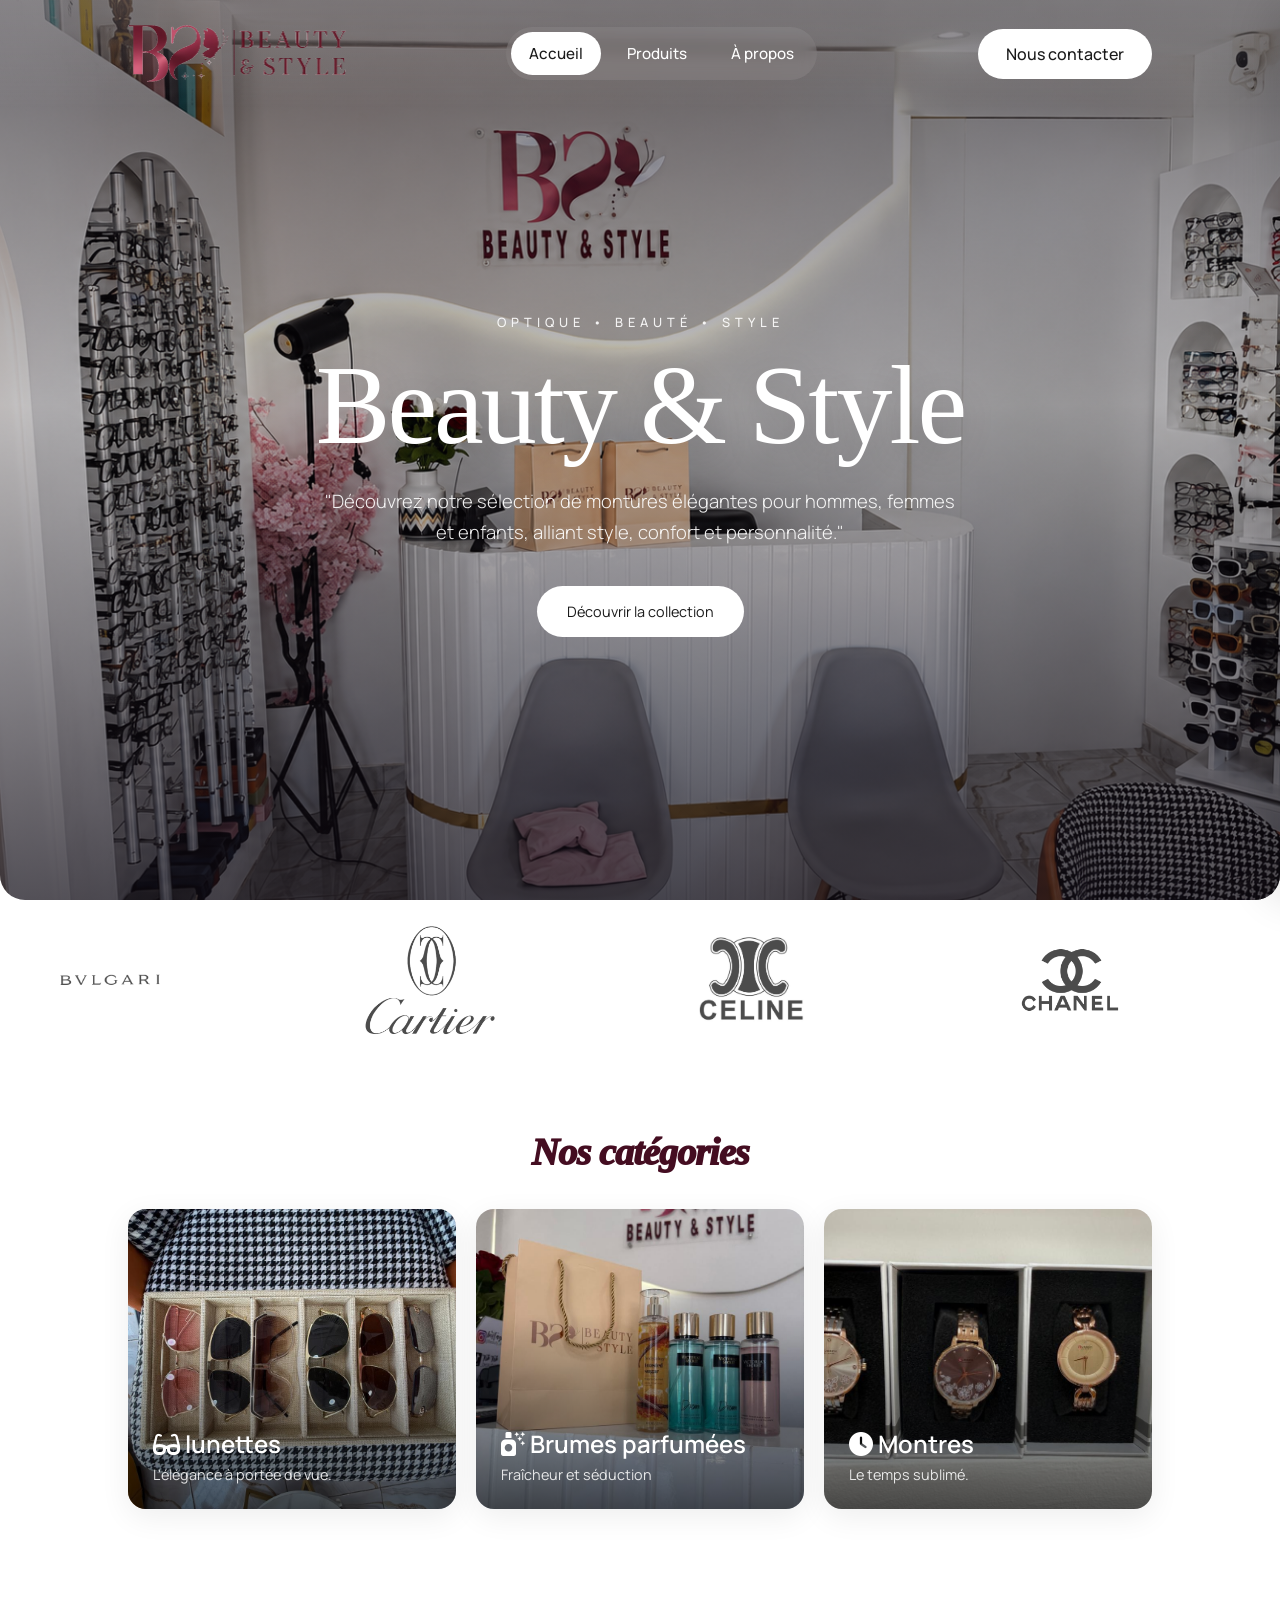
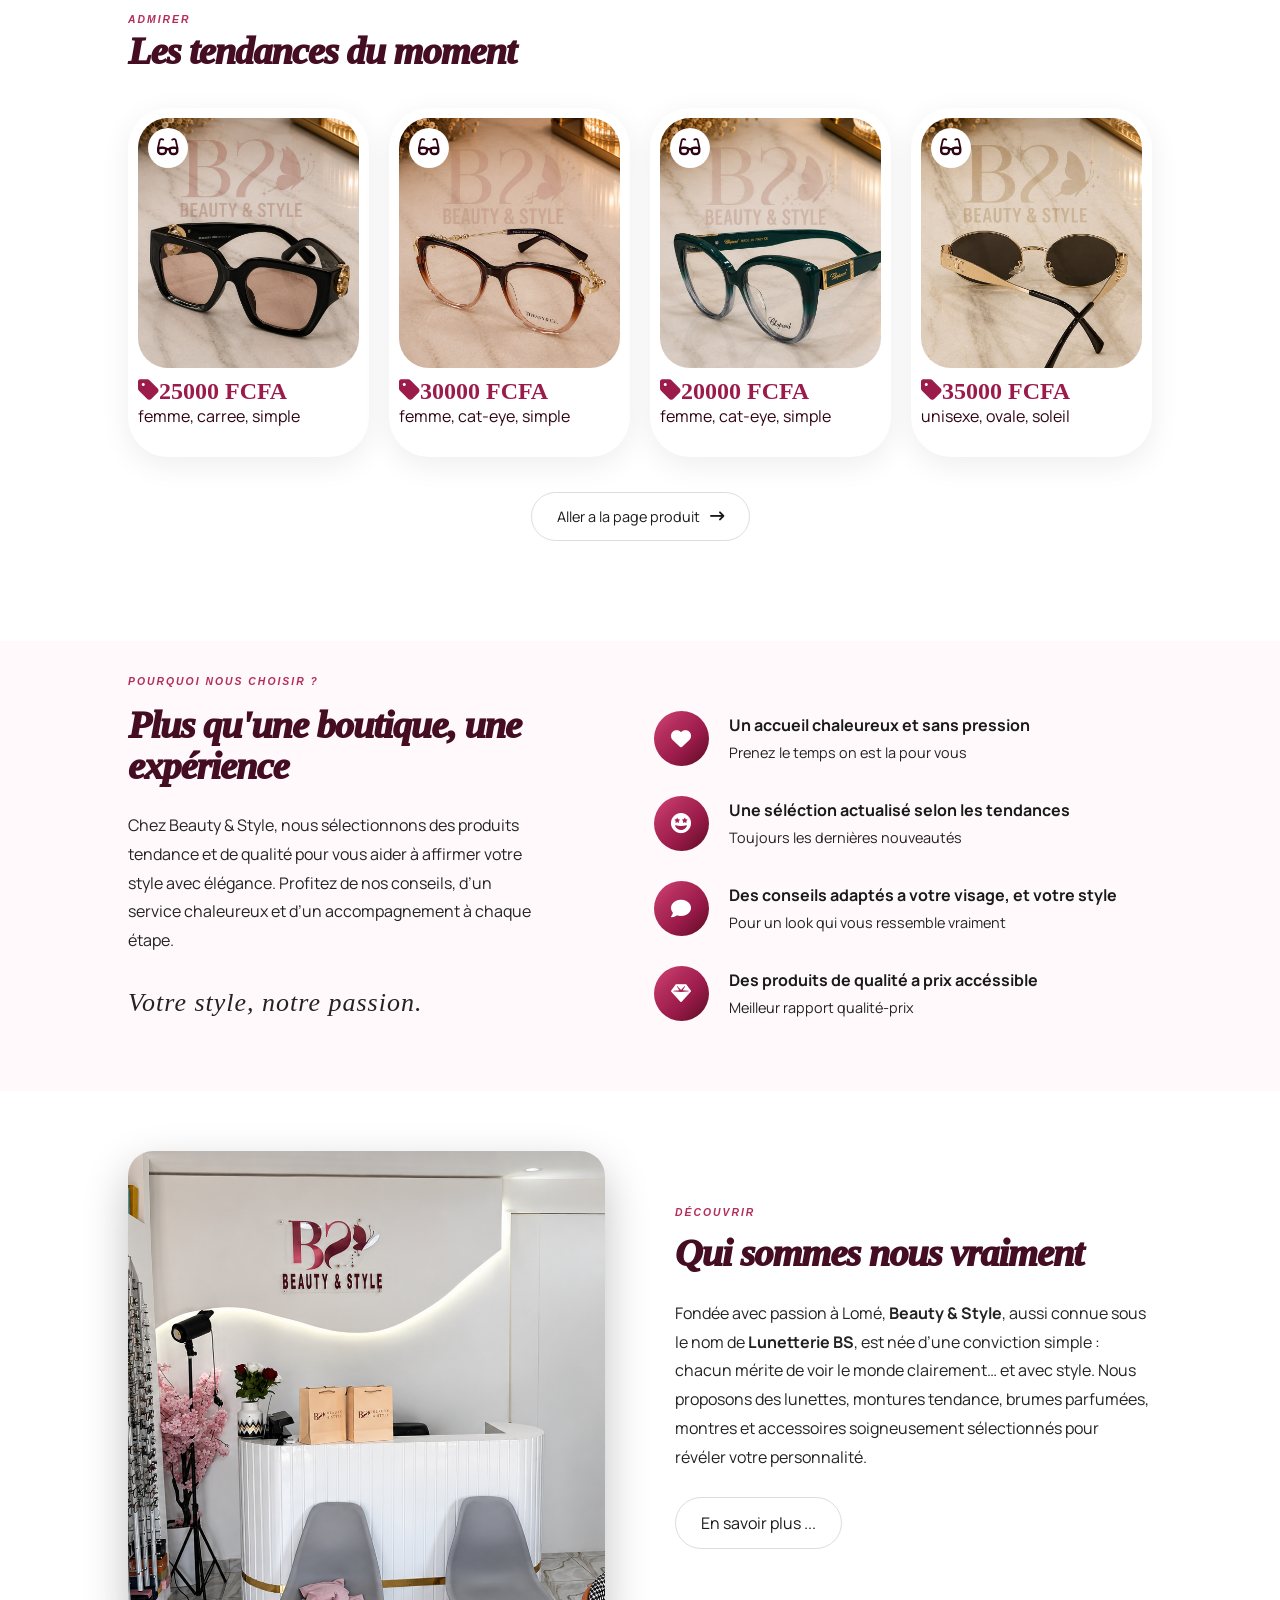
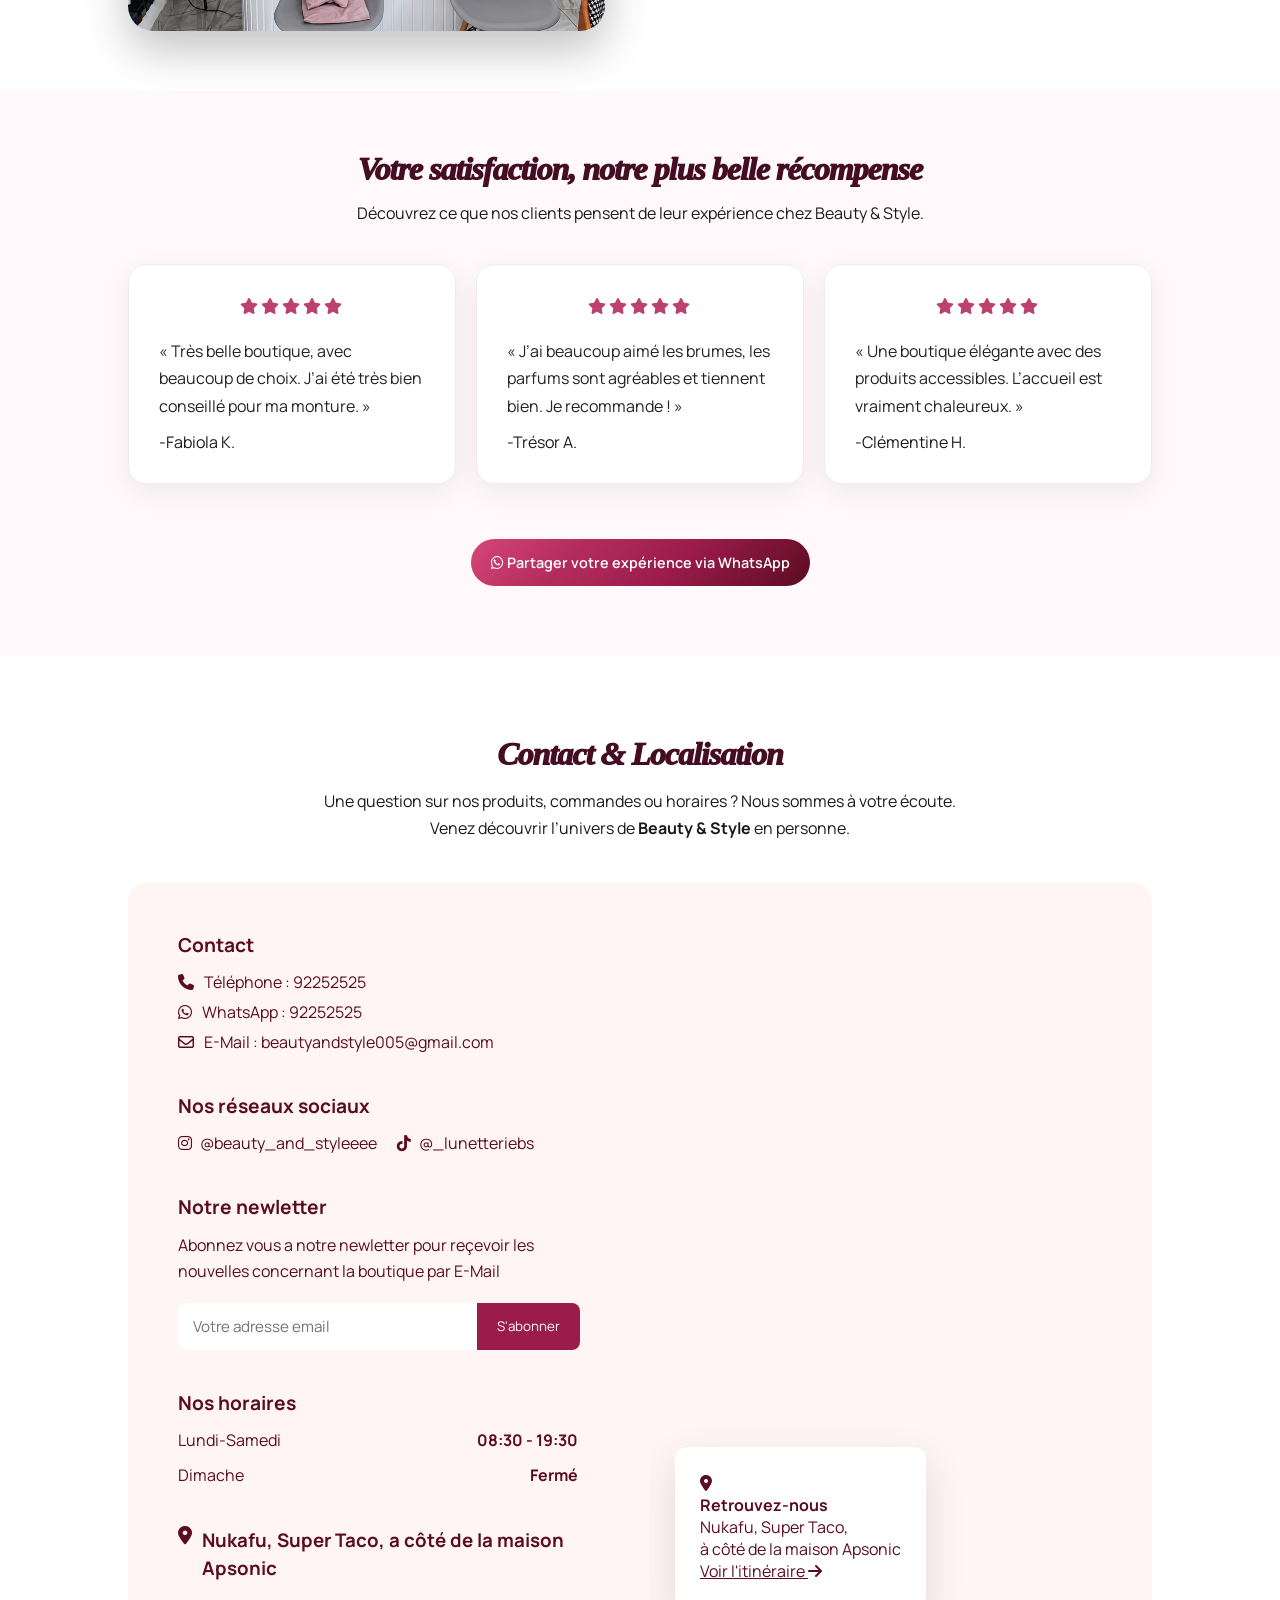
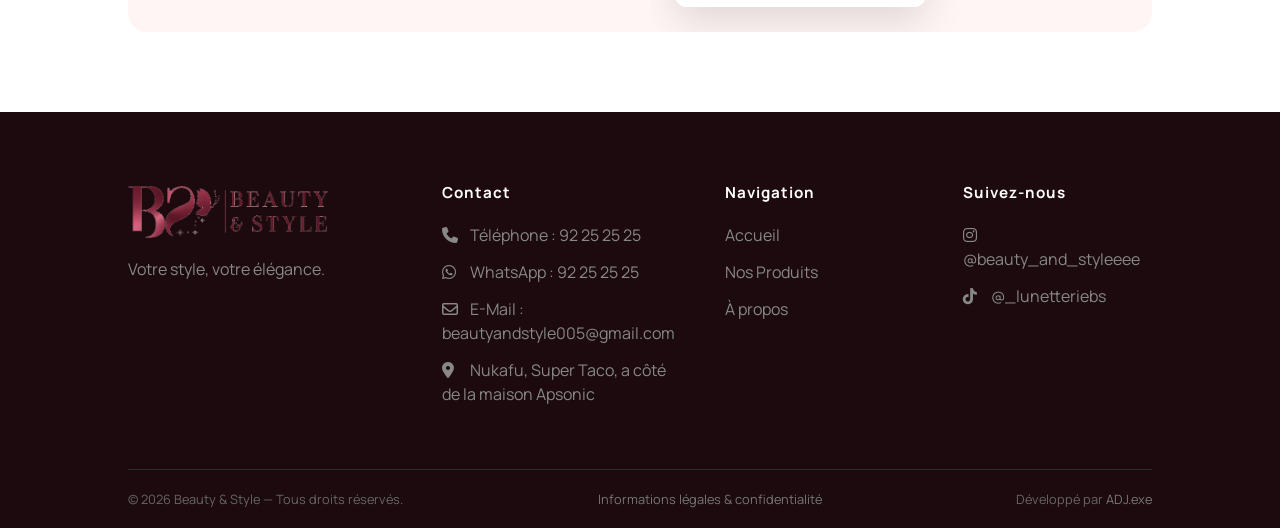
==== commit 710ac901: "ajout animation" ====
--- a/index.html
+++ b/index.html
@@ -64,6 +64,33 @@
             </div>
         </section>
 
+        <div class="logos">
+            <div class="logos-track">
+                <img src="images/logos/bvlgari-logo.png" alt="logo1">
+                <img src="images/logos/cartier-logos.png" alt="logo2">
+                <img src="images/logos/celine-logo.jpg" alt="logo3">
+                <img src="images/logos/chanel-logo.jpg" alt="logo4">
+                <img src="images/logos/off-white-logo.png" alt="logo5">
+                <img src="images/logos/fendi-logo.png" alt="logo6">
+                <img src="images/logos/victorias-secret-logo.png" alt="logo7">
+                <img src="images/logos/Dior-Logo.webp" alt="logo8">
+                <img src="images/logos/dolce-gabbana-logo.png" alt="logo9">
+                <img src="images/logos/prada-logo.png" alt="logo10">
+
+
+                <img src="images/logos/bvlgari-logo.png" alt="logo1">
+                <img src="images/logos/cartier-logos.png" alt="logo2">
+                <img src="images/logos/celine-logo.jpg" alt="logo3">
+                <img src="images/logos/chanel-logo.jpg" alt="logo4">
+                <img src="images/logos/off-white-logo.png" alt="logo5">
+                <img src="images/logos/fendi-logo.png" alt="logo6">
+                <img src="images/logos/victorias-secret-logo.png" alt="logo7">
+                <img src="images/logos/Dior-Logo.webp" alt="logo8">
+                <img src="images/logos/dolce-gabbana-logo.png" alt="logo9">
+                <img src="images/logos/prada-logo.png" alt="logo10">
+            </div>
+        </div>
+
         <section class="categories-section">
             <section class="categories-layout">
                 <div class="categories-titles">
--- a/accueil.css
+++ b/accueil.css
@@ -460,7 +460,7 @@
     align-items: center;
 
     background-image:
-        url("ChatGPT Image 23 août 2026, 13_27_11.png");
+        url("images/assets-images/hero-image-1.png");
 
     background-size: cover;
     background-position: center;
@@ -472,7 +472,30 @@
     overflow: hidden;
 
     border-radius: 0px 0px 25px 25px;
-}
+
+    /* animation: changerImage 20s infinite; */
+
+}
+
+/* @keyframes changerImage {
+
+    0%, 20% {
+        background-image: url("WhatsApp Image 2026-08-15 at 23.55.21.jpeg");
+    }
+
+    25%, 45% {
+        background-image: url("WhatsApp Image 2026-08-15 at 23.55.24.jpeg");
+    }
+
+    50%, 70% {
+        background-image: url("WhatsApp Image 2026-08-15 at 23.55.31 (1).jpeg");
+    }
+
+    75%, 95% {
+        background-image: url("WhatsApp Image 2026-08-15 at 23.55.33 (1).jpeg");
+    }
+
+} */
 
 .hero-overlay {
     position: absolute;
@@ -571,6 +594,65 @@
     transform: scale(0.9);
     opacity: 0.5;
     box-shadow: 0 15px 30px rgba(0, 0, 0, 0.2);
+}
+
+/* =========================================================
+   Defilement
+========================================================= */
+
+.logos {
+    width: 100%;
+    overflow: hidden;
+    background: #fff;
+    padding: 25px 0;
+}
+
+.logos-track {
+    display: flex;
+    align-items: center;
+    width: max-content;
+
+    gap: 100px;
+    animation: defilement 25s linear infinite;
+    transition: all 0.3s ease;
+}
+
+.logos-track img {
+    width: 220px;
+    height: 110px;
+    object-fit: contain;
+    flex-shrink: 0;
+
+    opacity: 0.7;
+    transition: 0.3s;
+}
+
+.logos-track img:hover {
+    opacity: 1;
+}
+
+@keyframes defilement {
+    from {
+        transform: translateX(0);
+    }
+
+    to {
+        transform: translateX(-50%);
+    }
+}
+
+
+@media (max-width: 480px) {
+    .logos-track img{
+        width: 120px;
+        height: 60px;
+    }
+
+    .logos-track {
+        
+
+        gap: 50px;
+    }
 }
 
 
@@ -597,9 +679,13 @@
 }
 
 .title {
-    font-family:'Times New Roman', Times, serif;
+    font-family:'Times New Roman', Times, sans-serif;
+    /* font-family:Impact, Haettenschweiler, 'Arial Narrow Bold', sans-serif; */
     font-weight: 1000;
     letter-spacing: -1px;
+
+    font-style: italic;
+    color: #440d21;
 }
 
 .title-categories,
@@ -719,19 +805,80 @@
 
 .img1 {
     background-image:
-        url("WhatsApp Image 2026-08-15 at 23.55.33 (1).jpeg");
+        url("images/categories/lunettes2.jpeg");
+
+    animation: changerImage1 30s infinite;
+}
+
+@keyframes changerImage1 {
+
+    0%, 30% {
+        background-image: url("images/categories/lunettes2.jpeg");
+    }
+
+    35%, 65% {
+        background-image: url("images/categories/lunettes3.jpeg");
+    }
+
+    70%, 95% {
+        background-image: url("images/categories/lunettes1.jpeg");
+    }
+
 }
 
 .img2 {
     background-image:
-        url("WhatsApp Image 2026-08-15 at 23.55.31 (1).jpeg");
+        url("images/categories/brumes1.jpeg");
+
+    animation: changerImage2 32s infinite;
+}
+
+@keyframes changerImage2 {
+
+    0%, 20% {
+        background-image: url("images/categories/brumes1.jpeg");
+    }
+
+    25%, 45% {
+        background-image: url("images/categories/brumes(1).png");
+    }
+
+    50%, 70% {
+        background-image: url("images/categories/brumes(2).png");
+    }
+
+    75%, 100% {
+        background-image: url("images/categories/brumes(3).png");
+    }
+
 }
 
 .img3 {
     background-image:
-        url("WhatsApp Image 2026-08-15 at 23.55.24.jpeg");
-}
-
+        url("images/categories/montres1.jpeg");
+
+    animation: changerImage3 34s infinite;
+}
+
+@keyframes changerImage3 {
+
+    0%, 20% {
+        background-image: url("images/categories/montres (1).jpg");
+    }
+
+    25%, 45% {
+        background-image: url("images/categories/montres (2).jpg");
+    }
+
+    50%, 70% {
+        background-image: url("images/categories/montres (3).jpg");
+    }
+
+    75%, 100% {
+        background-image: url("images/categories/montres (4).jpg");
+    }
+
+}
 
 /* =========================================================
    BESTSELLERS
@@ -804,6 +951,10 @@
 
 .produit-card h2{
     margin-top: 10px;
+    color:#9b1b4a;
+
+    font-family:Cambria, Cochin, Georgia, Times, 'Times New Roman', serif;
+
 }
 
 
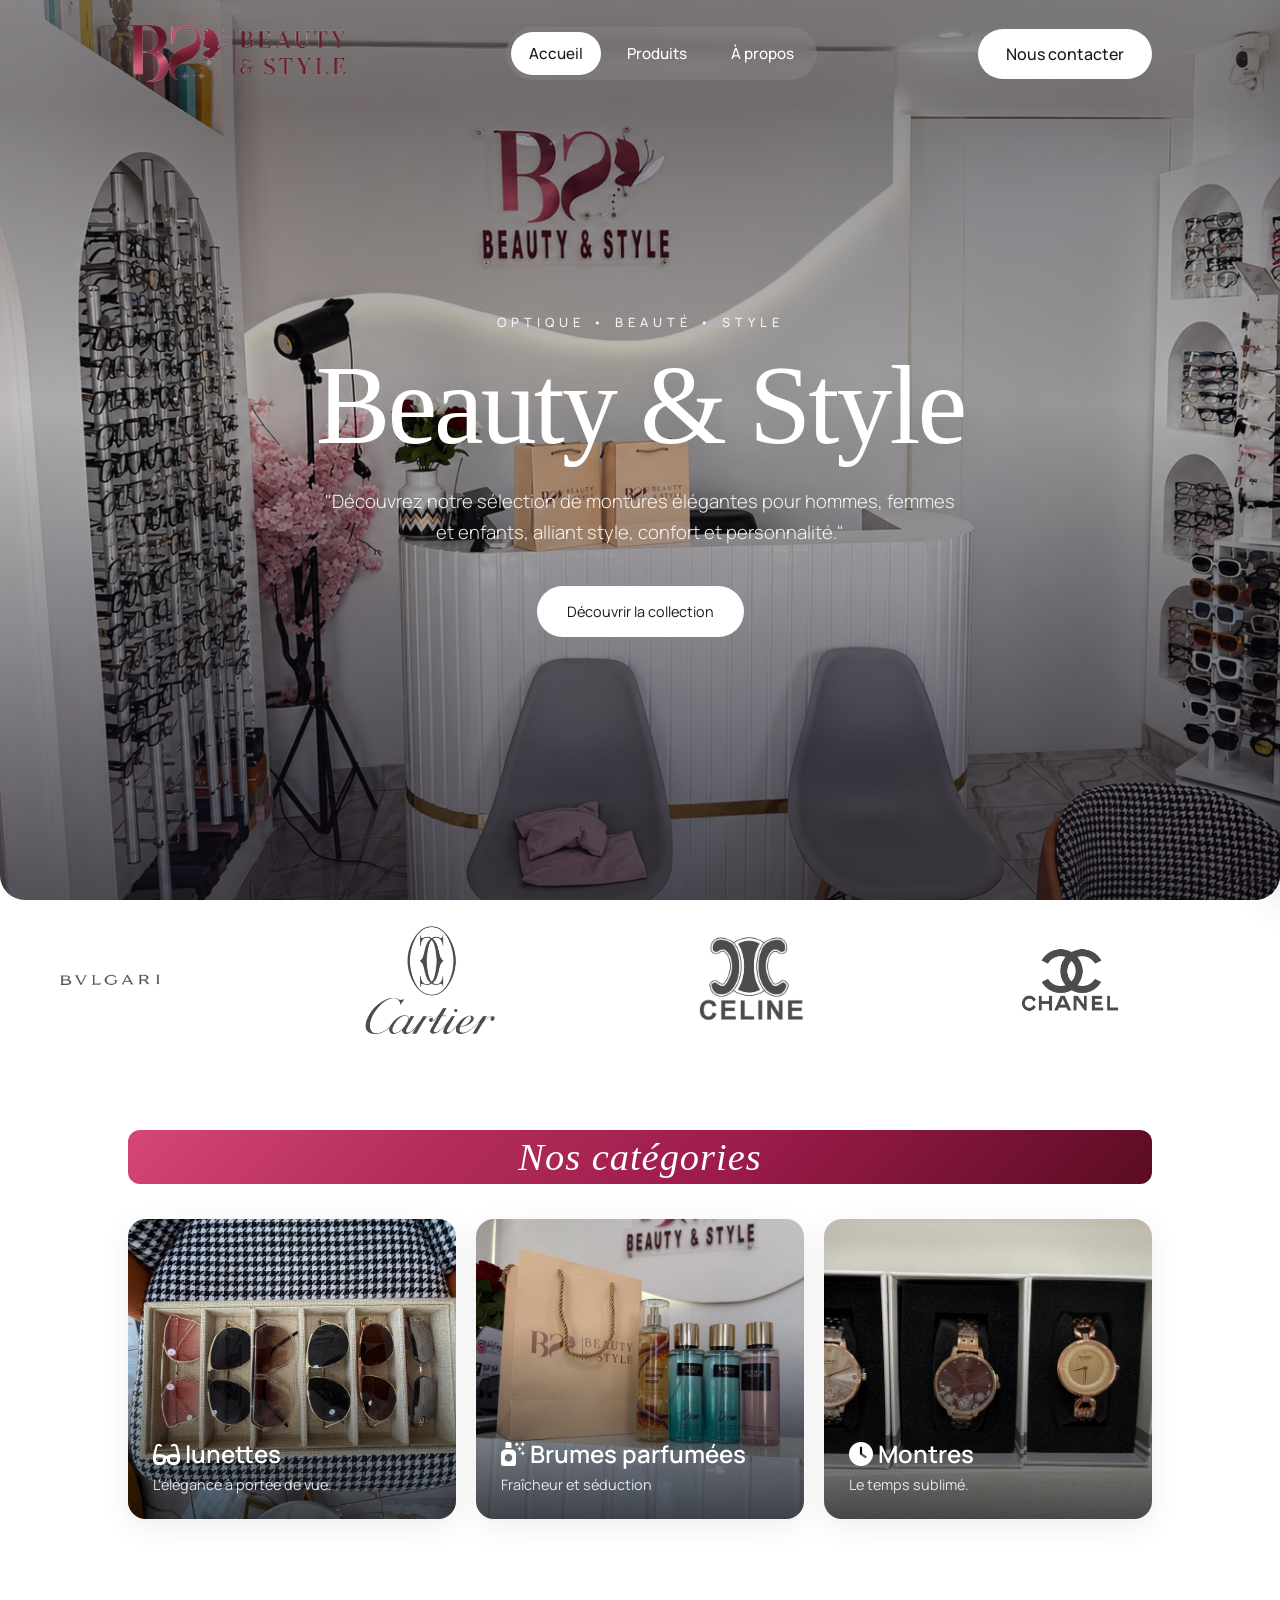
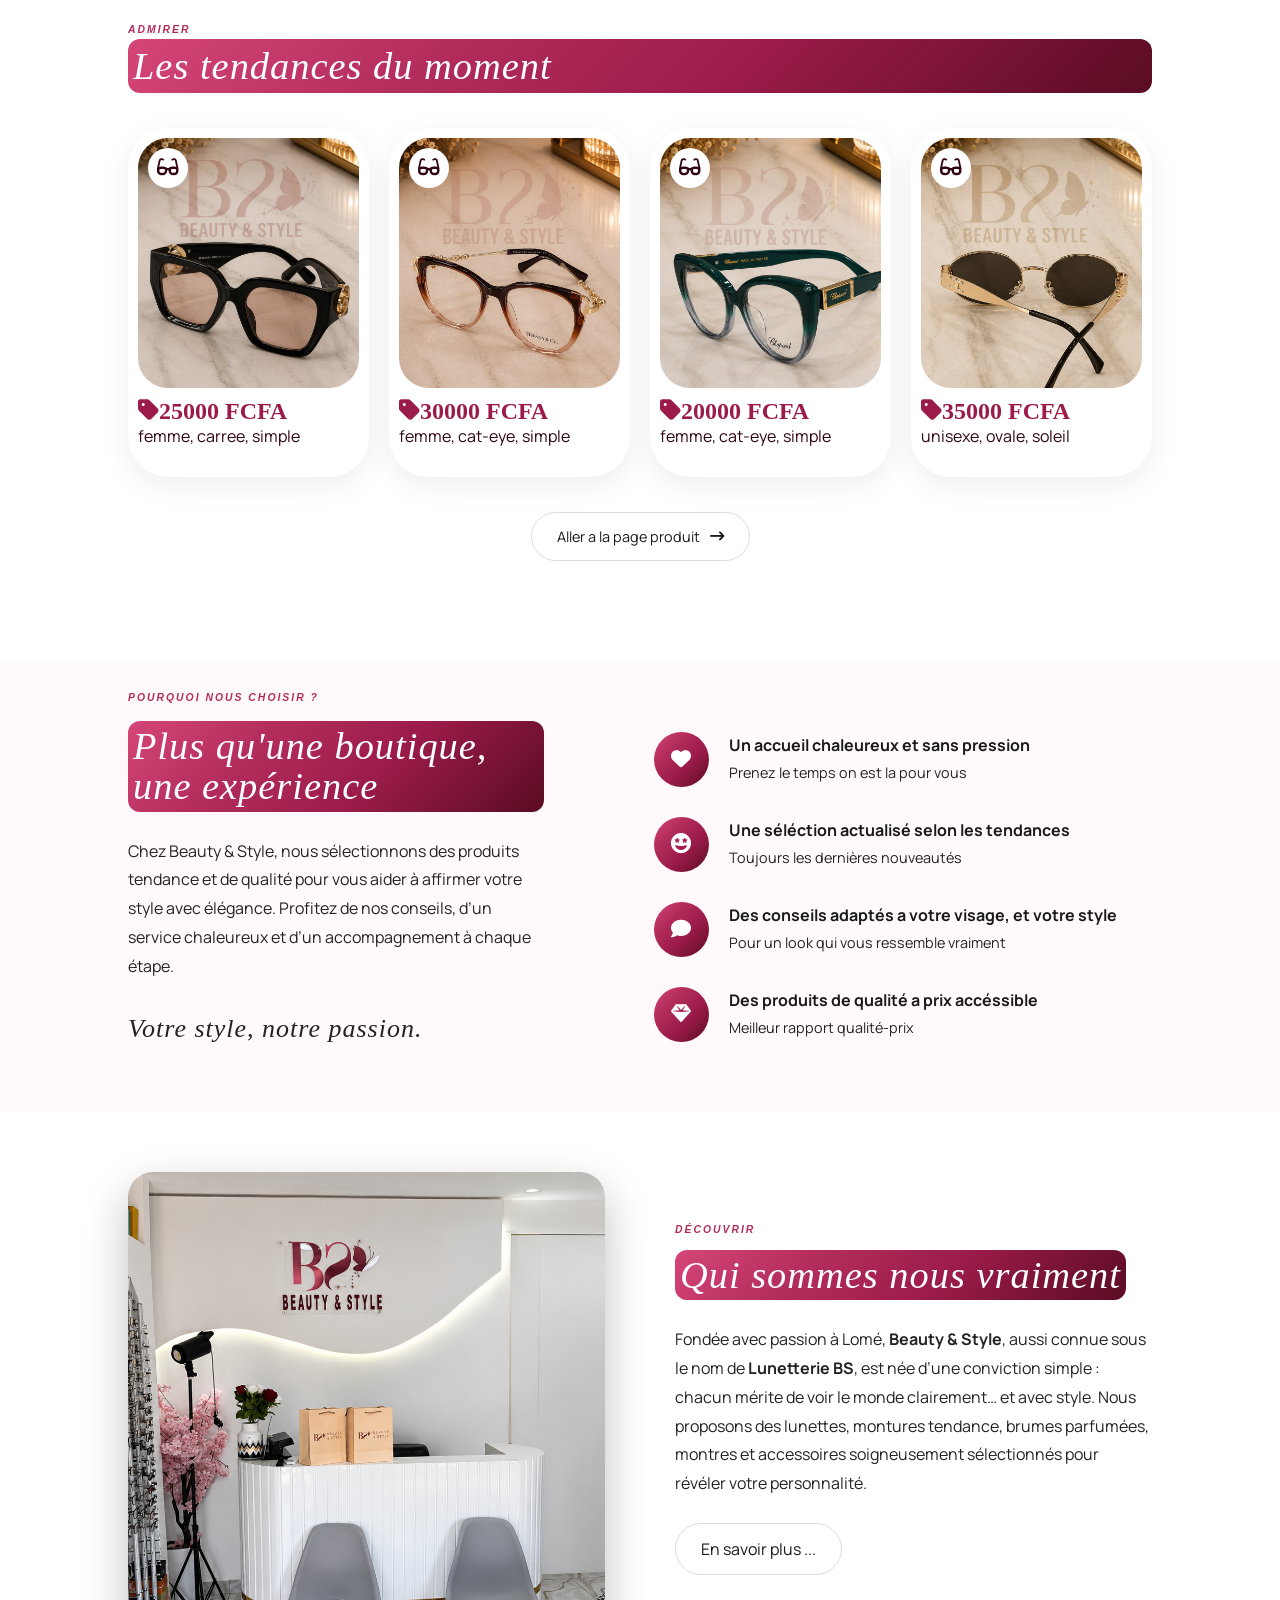
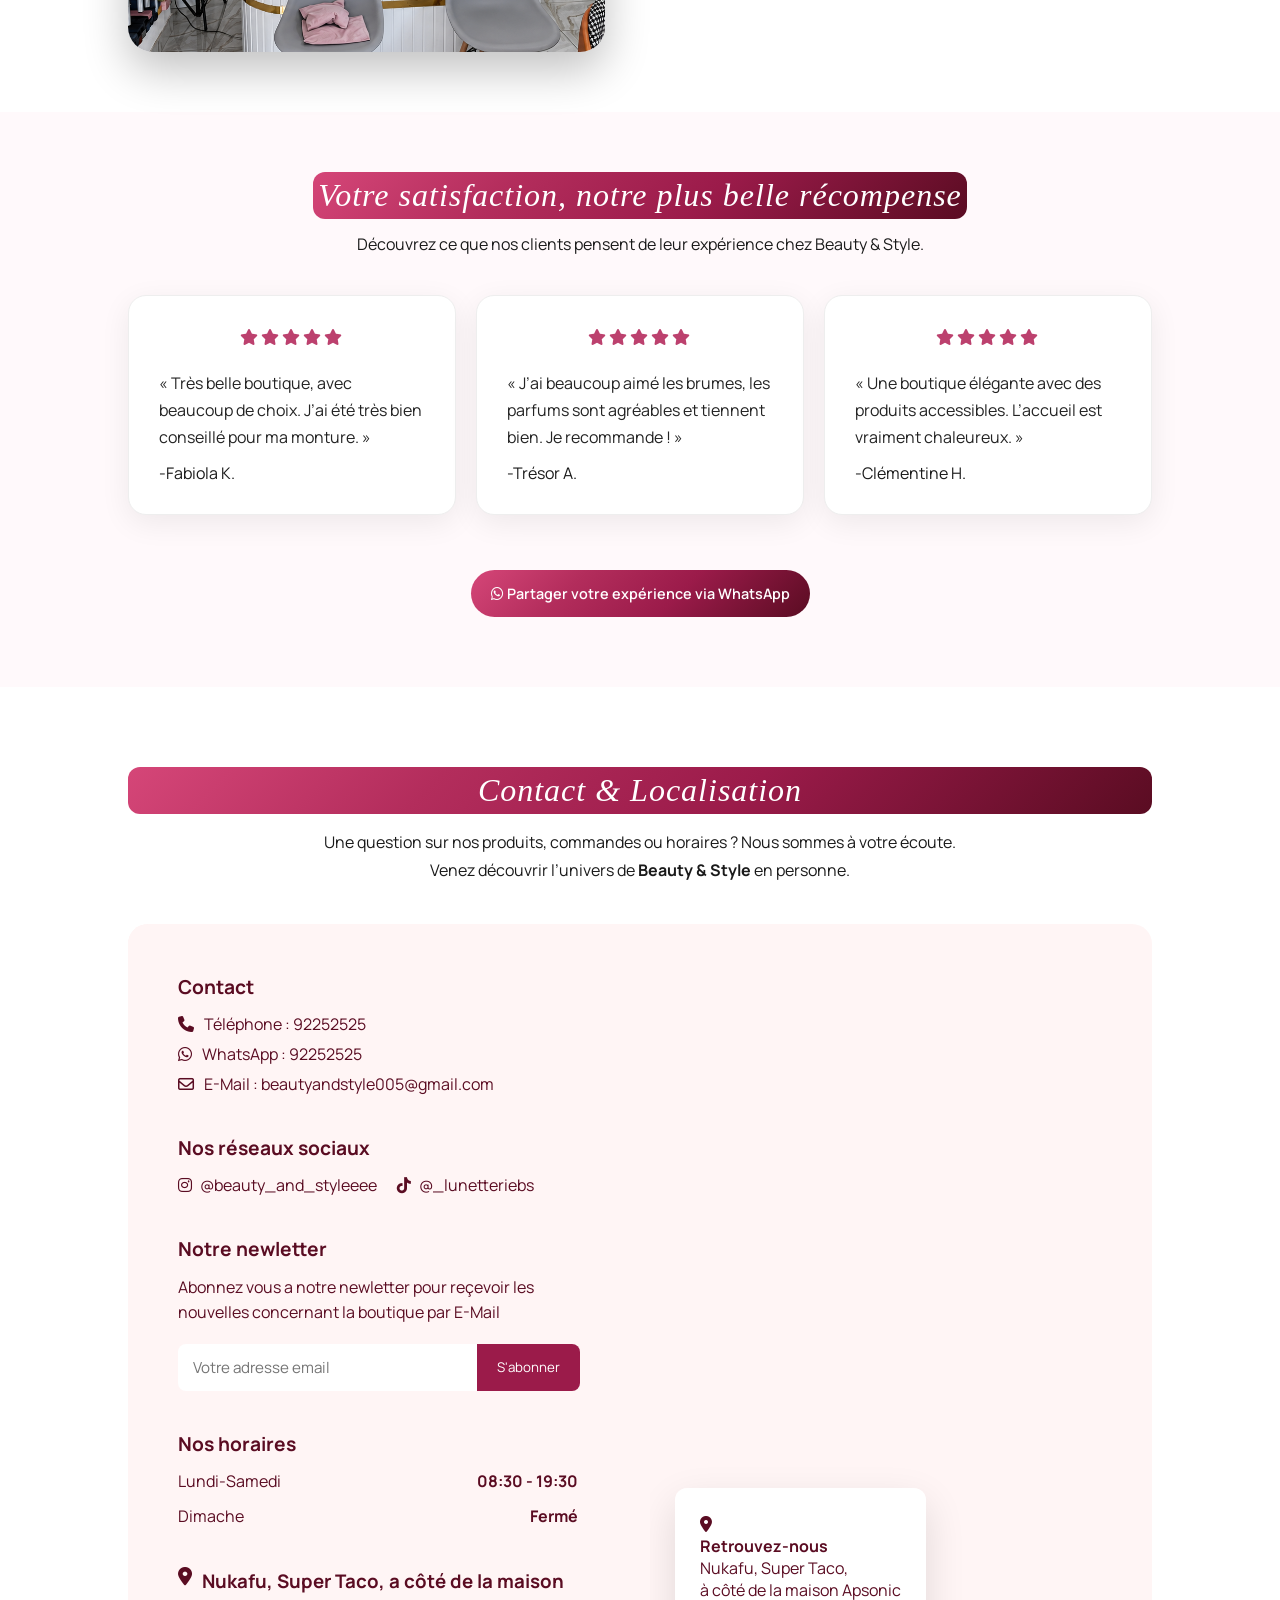
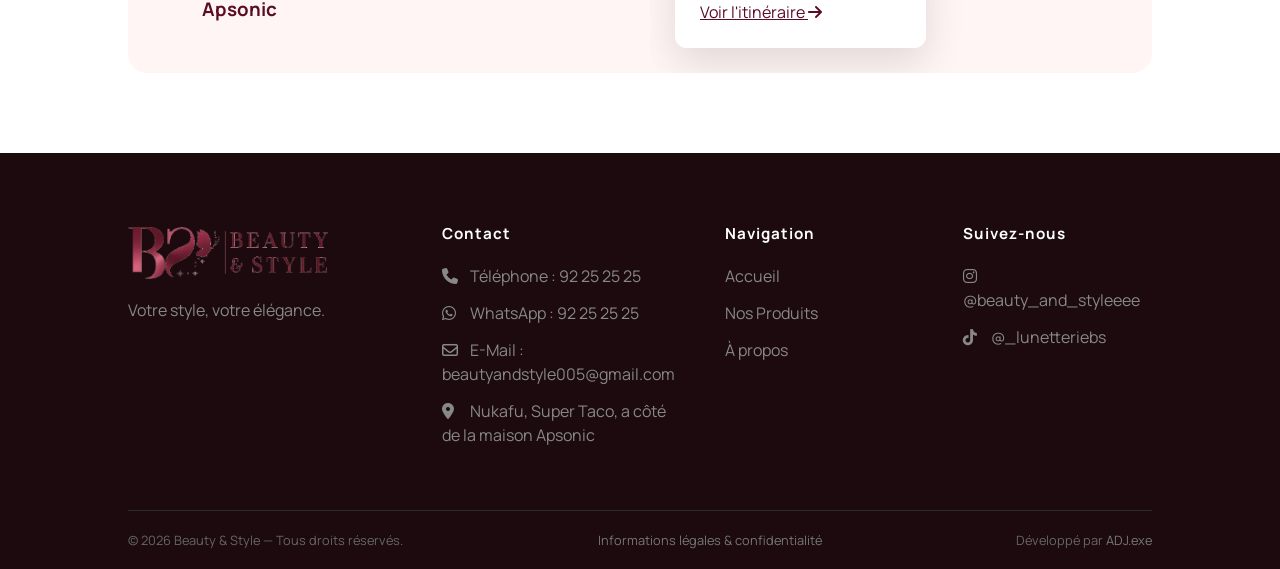
==== commit a83f24a9: "vvv" ====
--- a/index.html
+++ b/index.html
@@ -173,6 +173,18 @@
             <img class="full-image" src="" alt="">
         </div>
 
+        <div class="thanks-modal">
+            <div class="thanks-container">
+                <button class="fermer-modal-thanks">
+                    &times;
+                </button>
+
+                <div class="logo-thanks"></div>
+
+                <p class="thanks-text"></p>
+            </div>
+        </div>
+
         <section class="modal-contact">
             <section class="contact-modal-container">
                 <button class="btnFc">✕</button>
--- a/accueil.css
+++ b/accueil.css
@@ -679,13 +679,26 @@
 }
 
 .title {
-    font-family:'Times New Roman', Times, sans-serif;
+    /* font-family:'Times New Roman', Times, sans-serif; */
     /* font-family:Impact, Haettenschweiler, 'Arial Narrow Bold', sans-serif; */
-    font-weight: 1000;
-    letter-spacing: -1px;
+
+    /* font-family: "Playfair Display", serif; */
+    /* font-weight: 600; */
+
+    font-family: "Cinzel", serif;
+    font-weight: 500;
+    letter-spacing: 1px;
+
+    /* font-weight: 1000; */
+    /* letter-spacing: -1px; */
 
     font-style: italic;
-    color: #440d21;
+    /* color: #440d21; */
+
+    color: var(--white);
+    background: var(--gradient);
+    border-radius: 12px;
+    padding: 5px;
 }
 
 .title-categories,
@@ -1161,6 +1174,10 @@
     border-radius: 50%;
 }
 
+/* =========================================================
+    MODAL full image
+========================================================= */
+
 .modal-full-image{
     position: fixed;
     background: rgba(0, 0, 0, 0.6);
@@ -1244,6 +1261,77 @@
     .modal-image{
         height: 280px;
     }
+}
+
+/* =========================================================
+    THANKS MODAL
+========================================================= */
+
+.thanks-modal{
+    position: fixed;
+    background: rgba(0, 0, 0, 0.6);
+
+    inset: 0;
+    z-index: 2000; 
+
+    display: none;
+    justify-content: center;
+    align-items: center;
+}
+
+.thanks-modal.active {
+    display: flex;
+}
+
+.thanks-container{
+    width: 350px;
+    max-width: 80%;
+
+    background-color: #f4f4f4;
+
+    padding: 20px;
+
+    border-radius: 40px;
+
+    position: relative;
+
+    display: flex;
+    flex-direction: column;
+    justify-content: center;
+    align-items: center;
+
+    gap: 20px;
+}
+
+.fermer-modal-thanks {
+    position: absolute;
+
+    top: 10px;
+    right: 10px;
+
+    width: 35px;
+    height: 35px;
+
+    border: none;
+    border-radius: 50%;
+
+    cursor: pointer;
+
+    font-size: 25px;
+}
+
+.logo-thanks{
+    width: 150px;
+    height: 100px;
+
+    background-image: url(images/assets-images/logo-bs-sans-fond.png);
+    background-size: cover;
+    background-position: center;
+    background-repeat: no-repeat;
+}
+
+.thanks-text{
+    text-align: center;
 }
 
 
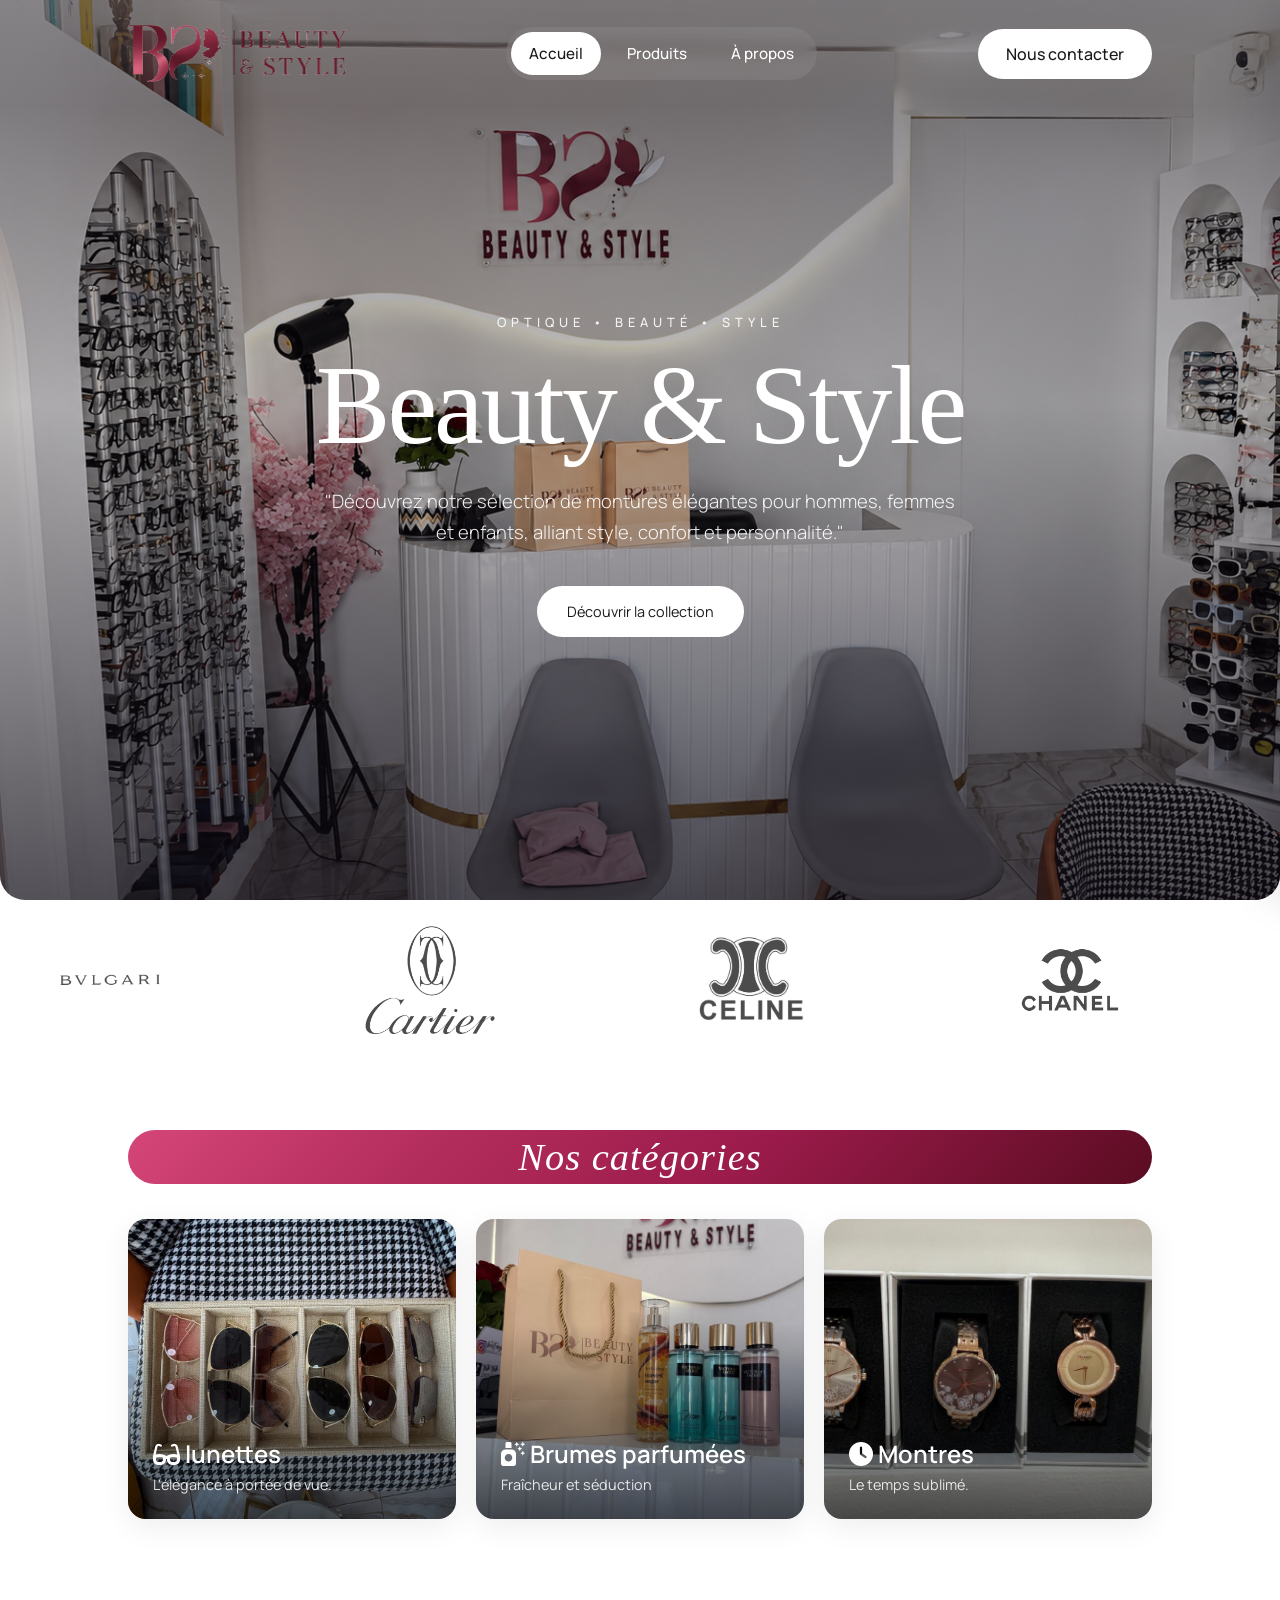
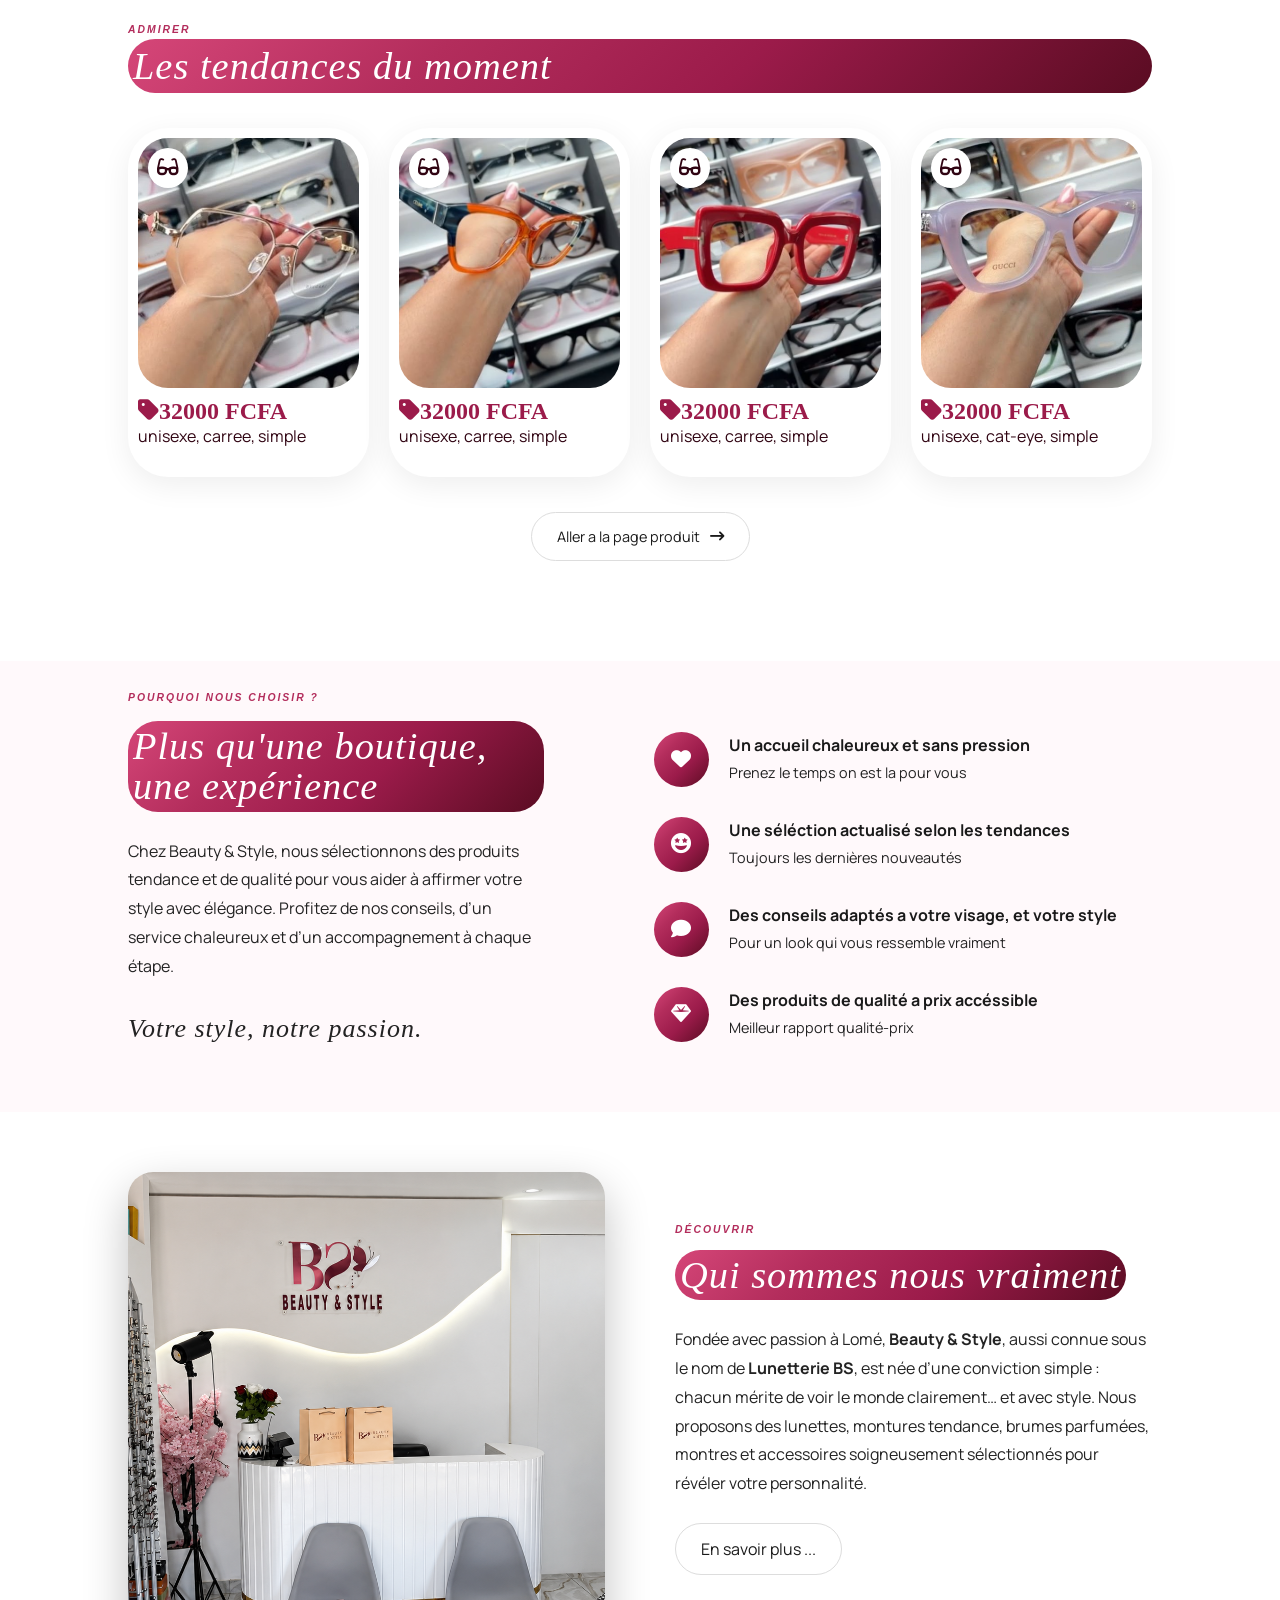
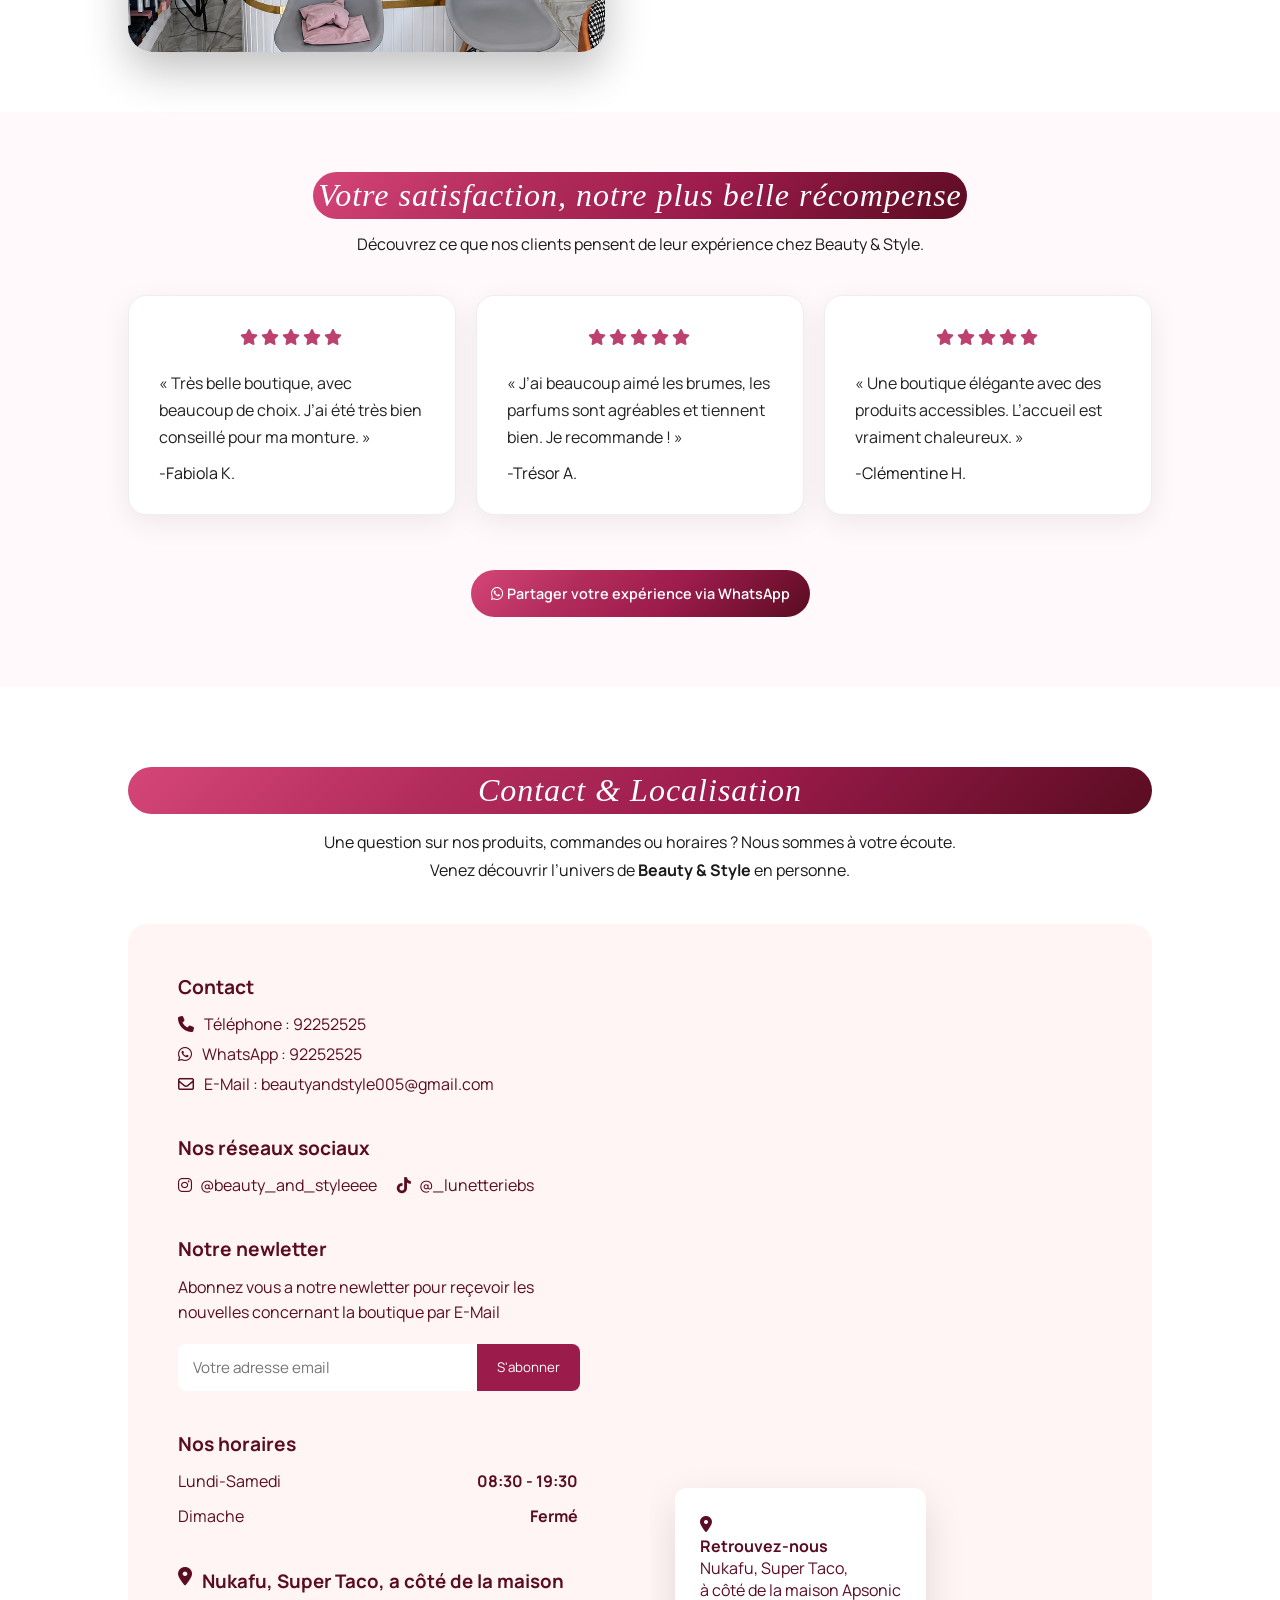
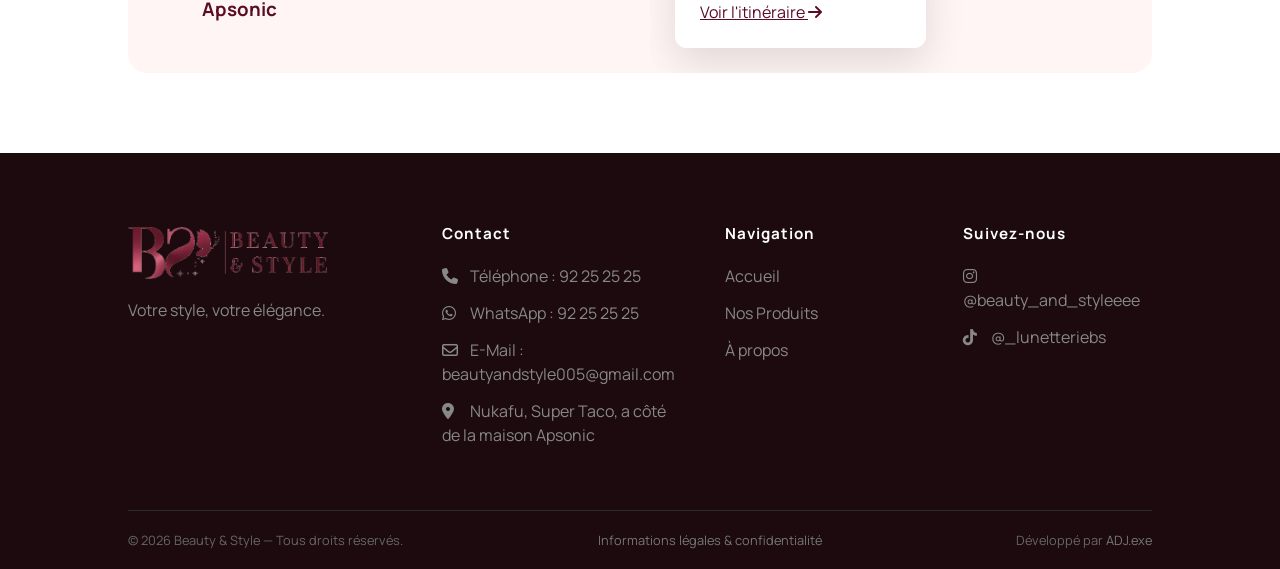
==== commit 9f82ff1e: "correction lang" ====
--- a/index.html
+++ b/index.html
@@ -1,5 +1,5 @@
 <!DOCTYPE html>
-<html lang="en">
+<html lang="fr">
 <head>
     <meta charset="UTF-8">
     <meta name="viewport" content="width=device-width, initial-scale=1.0">
--- a/accueil.css
+++ b/accueil.css
@@ -697,7 +697,7 @@
 
     color: var(--white);
     background: var(--gradient);
-    border-radius: 12px;
+    border-radius: 30px;
     padding: 5px;
 }
 
